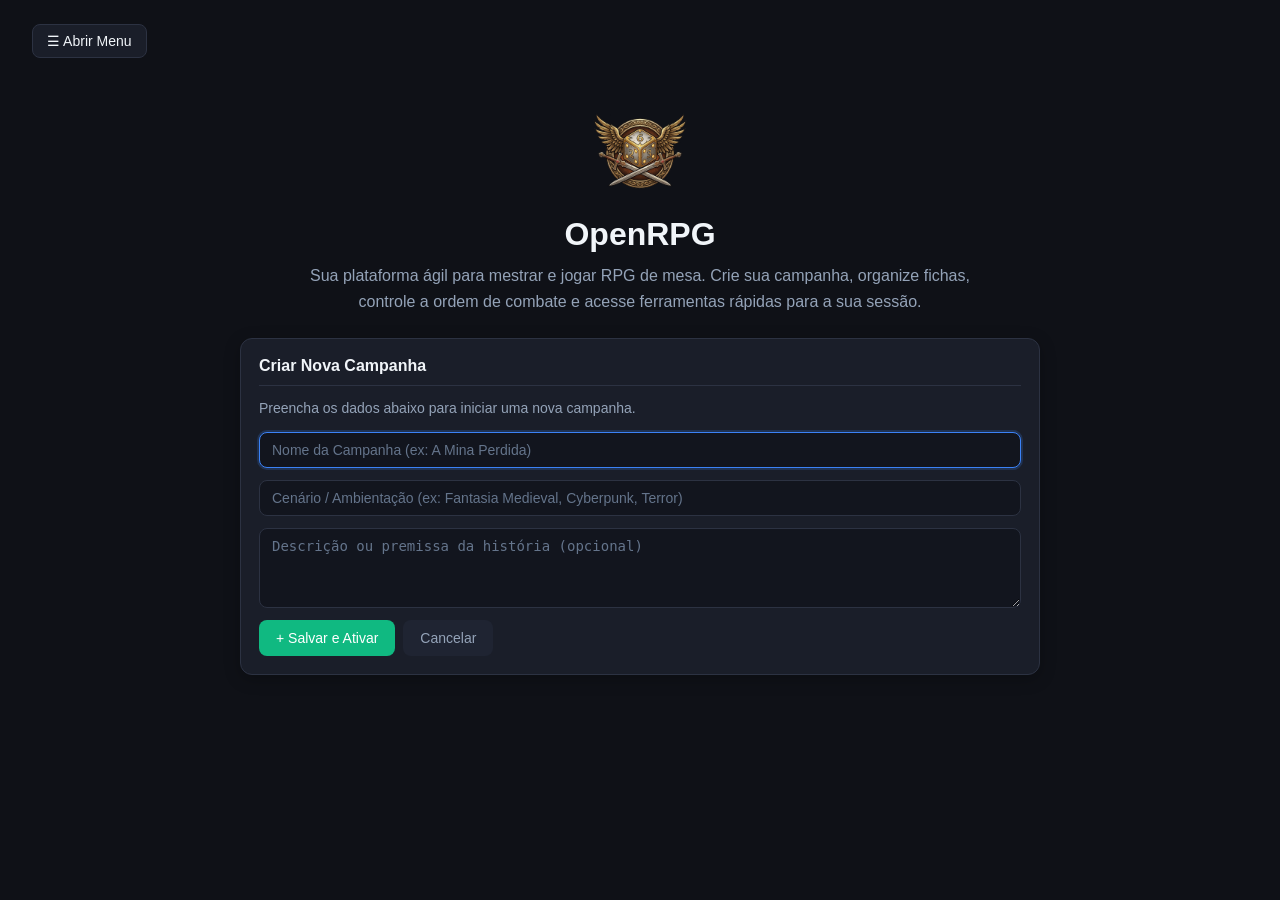
==== index.html @ ed793be1 "First project upload with past additions, current additions are as follows: -Home page with session " ====
<!DOCTYPE html>
<html lang="pt-BR">
<head>
  <meta charset="UTF-8">
  <meta name="viewport" content="width=device-width, initial-scale=1.0">
  <title>OpenRPG - Início</title>
  <link rel="stylesheet" href="style.css">
</head>
<body>
  <div class="app-container">
    
    <!-- Sidebar -->
    <aside id="sidebar" class="sidebar collapsed">
      <div class="brand">
        <button class="btn-toggle-sidebar" onclick="toggleSidebar()" title="Recolher menu lateral">◀</button>
        <img src="img/icon.webp" alt="OpenRPG" class="brand-icon">
        <h1>OpenRPG</h1>
        <div id="sidebar-campanha" class="sidebar-campaign-info"></div>
      </div>
      <nav class="nav-menu">
        <a id="btn-tab-home" class="nav-btn active" href="index.html">
          🏠 Início
        </a>
        <a id="btn-tab-sessao" class="nav-btn" href="combate.html">
          ⚔️ Sessão / Combate
        </a>
        <a id="btn-tab-mestre" class="nav-btn" href="mestre.html">
          👑 Painel do Mestre
        </a>
      </nav>
    </aside>

    <!-- Main Content -->
    <main class="main-content">
      <button class="btn-open-sidebar" onclick="toggleSidebar()">
        ☰ Abrir Menu
      </button>

      <!-- Hero Section -->
      <section class="home-hero">
        <img src="img/icon.webp" alt="OpenRPG" class="home-logo">
        <h1>OpenRPG</h1>
        <p class="home-description">
          Sua plataforma ágil para mestrar e jogar RPG de mesa. Crie sua campanha, organize fichas, controle a ordem de combate e acesse ferramentas rápidas para a sua sessão.
        </p>
      </section>

      <!-- Campaign Management Area -->
      <section class="section-container" style="max-width: 800px; margin: 0 auto; display: flex; flex-direction: column; gap: 20px;">
        
        <!-- Active Campaign Card (shown when there is an active campaign) -->
        <div id="active-campaign-panel" class="panel" style="display: none; margin-bottom: 0;">
          <div class="panel-title">🎲 Campanha Ativa</div>
          <div class="campaign-active-box">
            <div>
              <h3 id="display-camp-nome" style="font-size: 18px; margin-bottom: 4px;"></h3>
              <p id="display-camp-cenario" style="color: var(--accent); font-size: 13px; font-weight: 500;"></p>
              <p id="display-camp-desc" style="color: var(--text-muted); font-size: 13px; margin-top: 6px;"></p>
            </div>
            <button onclick="editarCampanhaAtiva()" class="btn-copy">✏️ Editar Campanha</button>
          </div>

          <!-- Unlocked Functions -->
          <div class="action-card-grid">
            <a href="combate.html" class="action-card">
              <h3>⚔️ Sessão & Combate</h3>
              <p>Gerencie iniciativa, pontos de vida, dor e munições dos personagens em combate.</p>
            </a>
            <a href="mestre.html" class="action-card">
              <h3>👑 Painel do Mestre</h3>
              <p>Organize jogadores da mesa, use o rolador de dados e faça anotações de sessão.</p>
            </a>
          </div>
        </div>

        <!-- List of All Created Campaigns (shown below active campaign) -->
        <div id="campaigns-list-panel" class="panel" style="margin-bottom: 0;">
          <div class="panel-title" style="display: flex; justify-content: space-between; align-items: center;">
            <span>📚 Todas as Suas Campanhas</span>
            <button onclick="abrirFormularioCriar()" class="btn-success" style="padding: 5px 12px; font-size: 13px;">+ Nova Campanha</button>
          </div>
          <div id="saved-campaigns-list" class="player-list"></div>
        </div>

        <!-- Create/Edit Campaign Form -->
        <div id="create-campaign-panel" class="panel" style="display: none; margin-bottom: 0;">
          <div id="form-camp-title" class="panel-title">✨ Criar Nova Campanha</div>
          <p id="form-camp-desc" style="color: var(--text-muted); font-size: 14px; margin-bottom: 16px;">
            Preencha os dados abaixo para iniciar uma nova campanha e isolar suas fichas, combates e notas.
          </p>
          <div style="display: flex; flex-direction: column; gap: 12px;">
            <input id="camp-nome" placeholder="Nome da Campanha (ex: A Mina Perdida)">
            <input id="camp-cenario" placeholder="Cenário / Ambientação (ex: Fantasia Medieval, Cyberpunk, Terror)">
            <textarea id="camp-desc" placeholder="Descrição ou premissa da história (opcional)" style="height: 80px; resize: vertical;"></textarea>
            <div style="display: flex; gap: 8px;">
              <button id="btn-salvar-camp" onclick="salvarCampanha()" class="btn-success">+ Salvar e Ativar</button>
              <button onclick="fecharFormulario()" style="background: var(--bg-card); color: var(--text-muted);">Cancelar</button>
            </div>
          </div>
        </div>

      </section>

    </main>
  </div>

  <script>
    // State
    let campanhas = JSON.parse(localStorage.getItem('openrpg_campanhas') || '[]');
    let campanhaAtiva = JSON.parse(localStorage.getItem('openrpg_campanha_ativa') || 'null');
    let editandoId = null;

    function toggleSidebar() {
      const sidebar = document.getElementById('sidebar');
      const isCollapsed = sidebar.classList.toggle('collapsed');
      localStorage.setItem('openrpg_sidebar_collapsed', isCollapsed);
    }

    function aplicarEstadoSidebar() {
      const saved = localStorage.getItem('openrpg_sidebar_collapsed');
      if (saved !== null) {
        document.getElementById('sidebar').classList.toggle('collapsed', saved === 'true');
      }
    }

    function abrirFormularioCriar() {
      editandoId = null;
      document.getElementById('form-camp-title').innerText = 'Criar Nova Campanha';
      document.getElementById('form-camp-desc').innerText = 'Preencha os dados abaixo para iniciar uma nova campanha.';
      document.getElementById('btn-salvar-camp').innerText = '+ Salvar e Ativar';
      document.getElementById('camp-nome').value = '';
      document.getElementById('camp-cenario').value = '';
      document.getElementById('camp-desc').value = '';
      document.getElementById('create-campaign-panel').style.display = 'block';
      document.getElementById('camp-nome').focus();
    }

    function editarCampanhaAtiva() {
      if (!campanhaAtiva) return;
      editandoId = campanhaAtiva.id;
      document.getElementById('form-camp-title').innerText = '✏️ Editar Campanha';
      document.getElementById('form-camp-desc').innerText = 'Modifique os detalhes da campanha ativa.';
      document.getElementById('btn-salvar-camp').innerText = 'Salvar Alterações';
      document.getElementById('camp-nome').value = campanhaAtiva.nome;
      document.getElementById('camp-cenario').value = campanhaAtiva.cenario;
      document.getElementById('camp-desc').value = campanhaAtiva.desc || '';
      document.getElementById('create-campaign-panel').style.display = 'block';
      document.getElementById('camp-nome').focus();
    }

    function fecharFormulario() {
      editandoId = null;
      document.getElementById('create-campaign-panel').style.display = 'none';
    }

    function salvarDados() {
      localStorage.setItem('openrpg_campanhas', JSON.stringify(campanhas));
      localStorage.setItem('openrpg_campanha_ativa', JSON.stringify(campanhaAtiva));
    }

    function carregarCampanhaSidebar() {
      const el = document.getElementById('sidebar-campanha');
      if (campanhaAtiva && campanhaAtiva.nome) {
        el.innerHTML = `<span class="camp-tag">🎲 ${campanhaAtiva.nome}</span>`;
      } else {
        el.innerHTML = `<span class="camp-tag" style="border-color: var(--danger); color: var(--danger);">⚠️ Nenhuma Campanha</span>`;
      }
    }

    function salvarCampanha() {
      const nome = document.getElementById('camp-nome').value.trim();
      const cenario = document.getElementById('camp-cenario').value.trim() || 'Geral';
      const desc = document.getElementById('camp-desc').value.trim();

      if (!nome) return;

      if (editandoId) {
        const index = campanhas.findIndex(c => c.id === editandoId);
        if (index !== -1) {
          campanhas[index].nome = nome;
          campanhas[index].cenario = cenario;
          campanhas[index].desc = desc;
          campanhaAtiva = campanhas[index];
        }
      } else {
        const novaCampanha = { id: Date.now(), nome, cenario, desc };
        campanhas.push(novaCampanha);
        campanhaAtiva = novaCampanha;
      }

      salvarDados();
      fecharFormulario();
      render();
    }

    function selecionarCampanha(id) {
      const camp = campanhas.find(c => c.id === id);
      if (camp) {
        campanhaAtiva = camp;
        salvarDados();
        render();
      }
    }

    function excluirCampanha(idParaExcluir) {
      const targetId = idParaExcluir || (campanhaAtiva ? campanhaAtiva.id : null);
      if (!targetId) return;

      localStorage.removeItem(`openrpg_personagens_${targetId}`);
      localStorage.removeItem(`openrpg_jogadores_${targetId}`);
      localStorage.removeItem(`openrpg_gm_notes_${targetId}`);

      campanhas = campanhas.filter(c => c.id !== targetId);
      if (campanhaAtiva && campanhaAtiva.id === targetId) {
        campanhaAtiva = campanhas.length > 0 ? campanhas[0] : null;
      }
      salvarDados();
      render();
    }

    function render() {
      carregarCampanhaSidebar();
      const activePanel = document.getElementById('active-campaign-panel');
      const createPanel = document.getElementById('create-campaign-panel');
      const listPanel = document.getElementById('campaigns-list-panel');
      const listEl = document.getElementById('saved-campaigns-list');

      if (campanhaAtiva) {
        activePanel.style.display = 'block';
        document.getElementById('display-camp-nome').innerText = campanhaAtiva.nome;
        document.getElementById('display-camp-cenario').innerText = `Cenário: ${campanhaAtiva.cenario}`;
        document.getElementById('display-camp-desc').innerText = campanhaAtiva.desc || '';
      } else {
        activePanel.style.display = 'none';
        // If no campaign exists, show creation form automatically
        abrirFormularioCriar();
      }

      if (campanhas.length === 0) {
        listPanel.style.display = 'none';
      } else {
        listPanel.style.display = 'block';
        listEl.innerHTML = campanhas.map(c => {
          const isAtiva = campanhaAtiva && campanhaAtiva.id === c.id;
          return `
            <div class="player-item" style="${isAtiva ? 'border-color: var(--accent); background: rgba(59, 130, 246, 0.08);' : ''}">
              <div class="player-info">
                <strong>${c.nome} ${isAtiva ? '<span style="color: var(--accent); font-size: 12px; margin-left: 6px;"> (Ativa)</span>' : ''}</strong>
                <span>${c.cenario}${c.desc ? ' • ' + c.desc : ''}</span>
              </div>
              <div style="display:flex; gap: 8px; align-items: center;">
                ${isAtiva ? '' : `<button class="btn-copy" onclick="selecionarCampanha(${c.id})">Trocar</button>`}
                <button class="btn-danger" onclick="excluirCampanha(${c.id})" title="Excluir campanha">✕</button>
              </div>
            </div>
          `;
        }).join('');
      }
    }

    window.onload = function() {
      aplicarEstadoSidebar();
      render();
    };
  </script>
</body>
</html>
---- style.css ----
:root {
    --bg-app: #0f1117;
    --bg-sidebar: #161922;
    --bg-panel: #1a1e29;
    --bg-card: #1f2432;
    --bg-input: #12151e;
    --border-color: #2c3242;
    --border-focus: #3b82f6;
    --text-main: #f1f5f9;
    --text-muted: #94a3b8;
    --text-subtle: #64748b;
    --accent: #3b82f6;
    --accent-hover: #2563eb;
    --btn-text: #ffffff;
    --danger: #ef4444;
    --danger-hover: #dc2626;
    --success: #10b981;
    --success-hover: #059669;
    --info: #6366f1;
    --info-hover: #4f46e5;
    --radius-sm: 6px;
    --radius-md: 8px;
    --radius-lg: 12px;
    --shadow: 0 4px 16px rgba(0, 0, 0, 0.25);
}

* {
    margin: 0;
    padding: 0;
    box-sizing: border-box;
}

body {
    font-family: -apple-system, BlinkMacSystemFont, "Segoe UI", Roboto, "Helvetica Neue", Arial, sans-serif;
    background-color: var(--bg-app);
    color: var(--text-main);
    min-height: 100vh;
}

/* App Container */
.app-container {
    display: flex;
    min-height: 100vh;
}

.sidebar {
    width: 250px;
    background: var(--bg-sidebar);
    border-right: 1px solid var(--border-color);
    padding: 20px 16px;
    display: flex;
    flex-direction: column;
    gap: 20px;
    flex-shrink: 0;
    transition: margin-left .25s ease, opacity .2s ease;
}

.sidebar.collapsed {
    margin-left: -250px;
    opacity: 0;
    pointer-events: none;
}

/* Brand */
.brand {
    text-align: center;
    position: relative;
}

.brand-icon {
    width: 64px;
    height: 64px;
    margin: 0 auto 10px;
    object-fit: contain;
}

.brand h1 {
    font-size: 20px;
    color: var(--text-main);
    font-weight: 600;
}

.btn-toggle-sidebar {
    position: absolute;
    top: 0;
    right: 0;
    background: var(--bg-card);
    border: 1px solid var(--border-color);
    color: var(--text-muted);
    padding: 4px 8px;
    font-size: 13px;
    cursor: pointer;
    border-radius: var(--radius-sm);
}

/* Nav */
.nav-menu {
    display: flex;
    flex-direction: column;
    gap: 8px;
}

.nav-btn {
    width: 100%;
    padding: 10px 14px;
    background: transparent;
    border: 1px solid transparent;
    border-radius: var(--radius-md);
    color: var(--text-muted);
    font-size: 14px;
    font-weight: 500;
    font-family: inherit;
    text-decoration: none;
    cursor: pointer;
    text-align: left;
    transition: background-color .15s, color .15s, border-color .15s;
    display: flex;
    align-items: center;
    gap: 10px;
}

.nav-btn:hover {
    background: var(--bg-card);
    color: var(--text-main);
}

.nav-btn.active {
    background: var(--accent);
    color: var(--btn-text);
    border-color: var(--accent);
}

/* Main */
.main-content {
    flex: 1;
    padding: 24px 32px;
    max-width: 1300px;
    margin: 0 auto;
    width: 100%;
}

.btn-open-sidebar {
    display: none;
    margin-bottom: 16px;
    background: var(--bg-panel);
    border: 1px solid var(--border-color);
    color: var(--text-main);
    padding: 8px 14px;
    border-radius: var(--radius-md);
    font-size: 14px;
    cursor: pointer;
}

.sidebar.collapsed ~ .main-content .btn-open-sidebar {
    display: inline-flex;
    align-items: center;
    gap: 6px;
}

.tab-content {
    display: none;
}

.tab-content.active {
    display: block;
}

/* Section Header */
.section-header {
    margin-bottom: 24px;
}

.section-header h2 {
    color: var(--text-main);
    font-size: 24px;
    font-weight: 600;
    margin-bottom: 6px;
}

.section-header p {
    color: var(--text-muted);
    font-size: 14px;
}

/* Panel */
.panel {
    background: var(--bg-panel);
    border: 1px solid var(--border-color);
    border-radius: var(--radius-lg);
    padding: 18px;
    box-shadow: var(--shadow);
    margin-bottom: 24px;
}

.panel-title {
    color: var(--text-main);
    font-size: 16px;
    font-weight: 600;
    margin-bottom: 14px;
    border-bottom: 1px solid var(--border-color);
    padding-bottom: 10px;
}

/* Forms & Inputs */
.form-grid {
    display: flex;
    flex-wrap: wrap;
    gap: 10px;
    align-items: center;
}

.form-grid input {
    flex: 1 1 160px;
    min-width: 140px;
}

input, textarea {
    background: var(--bg-input);
    border: 1px solid var(--border-color);
    color: var(--text-main);
    border-radius: var(--radius-md);
    padding: 9px 12px;
    font-size: 14px;
    outline: none;
    transition: border-color .15s, box-shadow .15s;
}

input:focus, textarea:focus {
    border-color: var(--border-focus);
    box-shadow: 0 0 0 2px rgba(59, 130, 246, 0.2);
}

input::placeholder, textarea::placeholder {
    color: var(--text-subtle);
}

/* Buttons */
button {
    padding: 9px 16px;
    background: var(--accent);
    color: var(--btn-text);
    border: 1px solid transparent;
    border-radius: var(--radius-md);
    cursor: pointer;
    font-weight: 500;
    font-size: 14px;
    transition: background-color .15s, transform .1s;
}

button:hover {
    background: var(--accent-hover);
}

.btn-danger {
    background: var(--danger);
}
.btn-danger:hover {
    background: var(--danger-hover);
}

.btn-success {
    background: var(--success);
}
.btn-success:hover {
    background: var(--success-hover);
}

.btn-copy {
    background: var(--info);
}
.btn-copy:hover {
    background: var(--info-hover);
}

/* Character List */
#lista {
    display: flex;
    flex-direction: column;
    gap: 16px;
}

.char-card {
    background: var(--bg-panel);
    border: 1px solid var(--border-color);
    border-radius: var(--radius-lg);
    padding: 16px;
    box-shadow: var(--shadow);
    display: flex;
    flex-direction: column;
    gap: 14px;
}

.char-header {
    display: grid;
    grid-template-columns: 2fr 1fr 1fr 1fr 1fr auto;
    gap: 10px;
    align-items: center;
}

.char-header > input:first-child {
    font-weight: 600;
    font-size: 15px;
}

.stat-box {
    display: flex;
    align-items: center;
    gap: 6px;
    font-size: 13px;
    font-weight: 500;
    color: var(--text-muted);
}

.stat-box input {
    width: 100%;
    text-align: center;
}

.char-actions {
    display: flex;
    gap: 8px;
}

.weapons-grid {
    display: grid;
    grid-template-columns: repeat(3, 1fr);
    gap: 10px;
    border-top: 1px solid var(--border-color);
    padding-top: 12px;
}

.weapon-box {
    background: var(--bg-card);
    border: 1px solid var(--border-color);
    border-radius: var(--radius-md);
    padding: 10px;
    display: flex;
    flex-direction: column;
    gap: 8px;
}

.weapon-box input {
    width: 100%;
}

.weapon-stat-row {
    display: grid;
    grid-template-columns: 70px 1fr;
    gap: 6px;
    align-items: center;
    font-size: 12px;
    color: var(--text-muted);
}

/* Master Panel */
.mestre-grid {
    display: grid;
    grid-template-columns: 1fr 1fr;
    gap: 20px;
}

.gm-notes {
    width: 100%;
    height: 220px;
    resize: vertical;
    line-height: 1.5;
}

.dice-roller {
    display: flex;
    flex-wrap: wrap;
    gap: 8px;
    margin-bottom: 12px;
}

.dice-btn {
    flex: 1 1 60px;
    padding: 10px;
    font-size: 14px;
    background: var(--bg-card);
    border: 1px solid var(--border-color);
    color: var(--text-main);
}

.dice-btn:hover {
    background: var(--accent);
    color: var(--btn-text);
}

.dice-result {
    font-size: 16px;
    font-weight: 600;
    color: var(--text-main);
    padding: 12px;
    background: var(--bg-card);
    border: 1px solid var(--border-color);
    border-radius: var(--radius-md);
    text-align: center;
    min-height: 46px;
}

.player-list {
    display: flex;
    flex-direction: column;
    gap: 10px;
    margin-top: 14px;
}

.player-item {
    background: var(--bg-card);
    border: 1px solid var(--border-color);
    border-radius: var(--radius-md);
    padding: 10px 14px;
    display: flex;
    justify-content: space-between;
    align-items: center;
}

.player-info {
    display: flex;
    flex-direction: column;
    gap: 2px;
}

.player-info strong {
    color: var(--text-main);
    font-size: 14px;
}

.player-info span {
    font-size: 12px;
    color: var(--text-muted);
}

.empty-message {
    color: var(--text-subtle);
    font-style: italic;
    font-size: 13px;
}

/* Campaign & Home styles */
.sidebar-campaign-info {
    margin-top: 8px;
}

.camp-tag {
    display: inline-block;
    background: rgba(59, 130, 246, 0.15);
    border: 1px solid var(--accent);
    color: var(--accent);
    font-size: 11px;
    font-weight: 600;
    padding: 3px 8px;
    border-radius: 20px;
    max-width: 100%;
    overflow: hidden;
    text-overflow: ellipsis;
    white-space: nowrap;
}

.home-hero {
    text-align: center;
    padding: 30px 16px 24px;
    max-width: 700px;
    margin: 0 auto;
}

.home-logo {
    width: 96px;
    height: 96px;
    object-fit: contain;
    margin-bottom: 12px;
}

.home-hero h1 {
    font-size: 32px;
    font-weight: 700;
    color: var(--text-main);
    margin-bottom: 10px;
}

.home-description {
    font-size: 16px;
    line-height: 1.6;
    color: var(--text-muted);
}

.action-card-grid {
    display: grid;
    grid-template-columns: repeat(auto-fit, minmax(260px, 1fr));
    gap: 16px;
    margin-top: 20px;
}

.action-card {
    background: var(--bg-card);
    border: 1px solid var(--border-color);
    border-radius: var(--radius-md);
    padding: 20px;
    text-decoration: none;
    color: var(--text-main);
    display: flex;
    flex-direction: column;
    gap: 8px;
    transition: transform .15s, border-color .15s;
}

.action-card:hover {
    transform: translateY(-2px);
    border-color: var(--accent);
}

.action-card h3 {
    font-size: 18px;
    display: flex;
    align-items: center;
    gap: 8px;
}

.action-card p {
    font-size: 13px;
    color: var(--text-muted);
    line-height: 1.4;
}

.campaign-active-box {
    background: var(--bg-card);
    border-left: 4px solid var(--accent);
    border-radius: var(--radius-md);
    padding: 16px;
    display: flex;
    justify-content: space-between;
    align-items: center;
    flex-wrap: wrap;
    gap: 12px;
}

/* Responsive */
@media (max-width: 900px) {
    .app-container {
        flex-direction: column;
    }
    .sidebar {
        width: 100%;
        border-right: none;
        border-bottom: 1px solid var(--border-color);
    }
    .sidebar.collapsed {
        margin-left: 0;
        display: none;
    }
    .nav-menu {
        flex-direction: row;
        flex-wrap: wrap;
    }
    .nav-btn {
        flex: 1 1 160px;
    }
    .mestre-grid {
        grid-template-columns: 1fr;
    }
    .char-header {
        grid-template-columns: 1fr 1fr;
    }
    .weapons-grid {
        grid-template-columns: 1fr;
    }
}
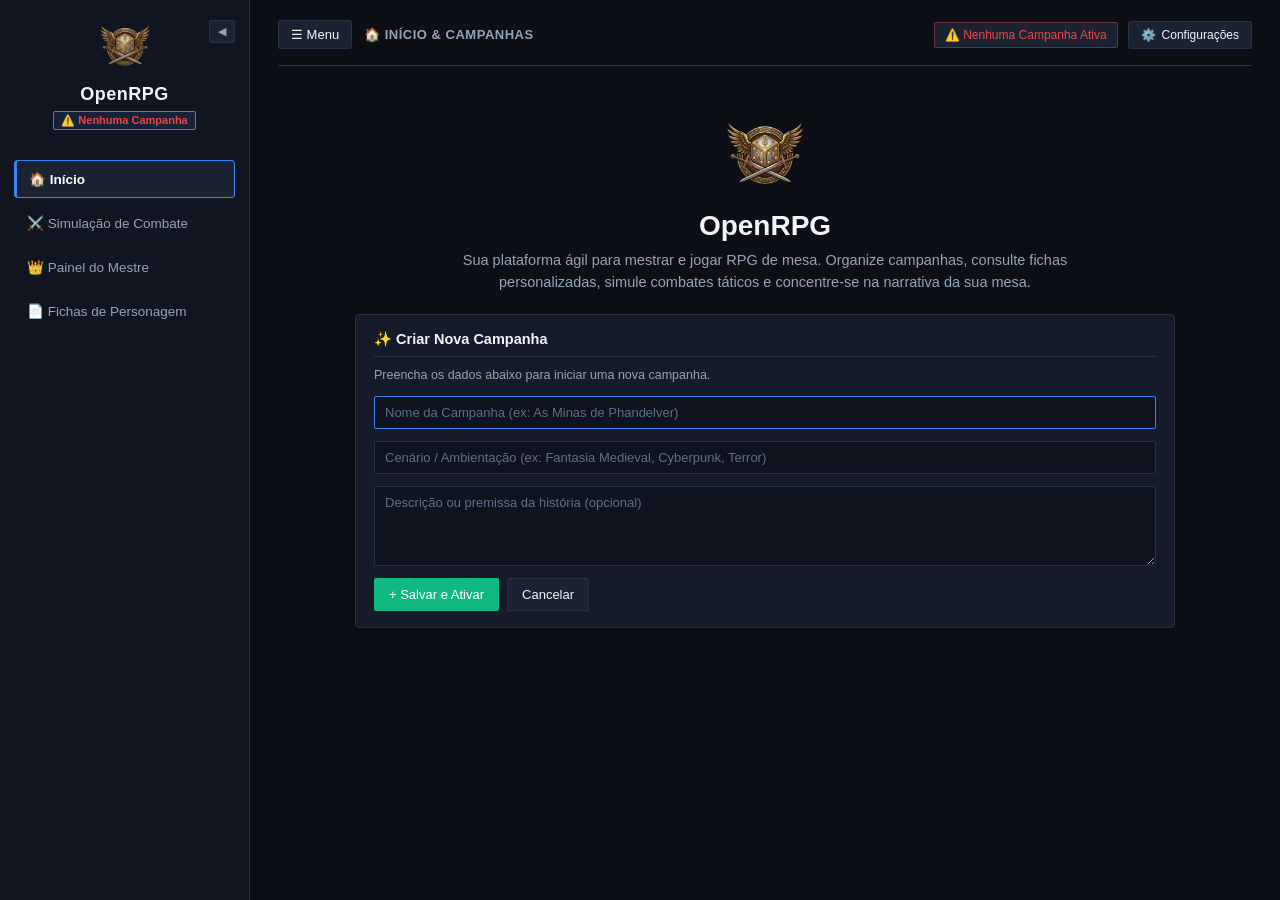
==== commit 6f5577e4: "Massive website rework: -Reworked how the combat works and improved it's visual style -Quality of li" ====
--- a/index.html
+++ b/index.html
@@ -10,7 +10,7 @@
   <div class="app-container">
     
     <!-- Sidebar -->
-    <aside id="sidebar" class="sidebar collapsed">
+    <aside id="sidebar" class="sidebar">
       <div class="brand">
         <button class="btn-toggle-sidebar" onclick="toggleSidebar()" title="Recolher menu lateral">◀</button>
         <img src="img/icon.webp" alt="OpenRPG" class="brand-icon">
@@ -22,62 +22,85 @@
           🏠 Início
         </a>
         <a id="btn-tab-sessao" class="nav-btn" href="combate.html">
-          ⚔️ Sessão / Combate
+          ⚔️ Simulação de Combate
         </a>
         <a id="btn-tab-mestre" class="nav-btn" href="mestre.html">
           👑 Painel do Mestre
         </a>
+        <a id="btn-tab-fichas" class="nav-btn" href="fichas.html">
+          📄 Fichas de Personagem
+        </a>
       </nav>
     </aside>
+    <div id="sidebar-backdrop" class="sidebar-backdrop" onclick="toggleSidebar()"></div>
 
     <!-- Main Content -->
     <main class="main-content">
-      <button class="btn-open-sidebar" onclick="toggleSidebar()">
-        ☰ Abrir Menu
-      </button>
+      
+      <!-- Top Bar -->
+      <header class="top-nav-bar">
+        <div class="top-nav-left">
+          <button class="btn-sidebar-toggle" onclick="toggleSidebar()" title="Abrir ou fechar menu lateral">
+            ☰ Menu
+          </button>
+          <div class="top-page-badge">
+            🏠 Início & Campanhas
+          </div>
+        </div>
+        <div class="top-nav-right">
+          <div id="top-camp-indicator" class="top-camp-pill" style="display: none;"></div>
+          <button class="btn-settings" onclick="abrirConfiguracoes()" title="Configurações do sistema">
+            ⚙️ <span class="btn-settings-text">Configurações</span>
+          </button>
+        </div>
+      </header>
 
       <!-- Hero Section -->
       <section class="home-hero">
         <img src="img/icon.webp" alt="OpenRPG" class="home-logo">
         <h1>OpenRPG</h1>
         <p class="home-description">
-          Sua plataforma ágil para mestrar e jogar RPG de mesa. Crie sua campanha, organize fichas, controle a ordem de combate e acesse ferramentas rápidas para a sua sessão.
+          Sua plataforma ágil para mestrar e jogar RPG de mesa. Organize campanhas, consulte fichas personalizadas, simule combates táticos e concentre-se na narrativa da sua mesa.
         </p>
       </section>
 
       <!-- Campaign Management Area -->
-      <section class="section-container" style="max-width: 800px; margin: 0 auto; display: flex; flex-direction: column; gap: 20px;">
+      <section class="section-container" style="max-width: 820px; margin: 0 auto; display: flex; flex-direction: column; gap: 20px;">
         
-        <!-- Active Campaign Card (shown when there is an active campaign) -->
+        <!-- Active Campaign Card -->
         <div id="active-campaign-panel" class="panel" style="display: none; margin-bottom: 0;">
           <div class="panel-title">🎲 Campanha Ativa</div>
           <div class="campaign-active-box">
             <div>
-              <h3 id="display-camp-nome" style="font-size: 18px; margin-bottom: 4px;"></h3>
-              <p id="display-camp-cenario" style="color: var(--accent); font-size: 13px; font-weight: 500;"></p>
+              <h3 id="display-camp-nome" style="font-size: 18px; margin-bottom: 4px; color: var(--text-main);"></h3>
+              <p id="display-camp-cenario" style="color: var(--accent); font-size: 13px; font-weight: 600;"></p>
               <p id="display-camp-desc" style="color: var(--text-muted); font-size: 13px; margin-top: 6px;"></p>
             </div>
             <button onclick="editarCampanhaAtiva()" class="btn-copy">✏️ Editar Campanha</button>
           </div>
 
-          <!-- Unlocked Functions -->
+          <!-- Quick Navigation Actions -->
           <div class="action-card-grid">
             <a href="combate.html" class="action-card">
-              <h3>⚔️ Sessão & Combate</h3>
-              <p>Gerencie iniciativa, pontos de vida, dor e munições dos personagens em combate.</p>
+              <h3>⚔️ Simulação de Combate</h3>
+              <p>Simule e teste encontros da sessão com controle ágil de iniciativa, HP, dor e munição.</p>
             </a>
             <a href="mestre.html" class="action-card">
               <h3>👑 Painel do Mestre</h3>
-              <p>Organize jogadores da mesa, use o rolador de dados e faça anotações de sessão.</p>
+              <p>Cadastre os jogadores da mesa, use o rolador de dados poliédricos e faça anotações rápidas.</p>
             </a>
-          </div>
-        </div>
-
-        <!-- List of All Created Campaigns (shown below active campaign) -->
+            <a href="fichas.html" class="action-card">
+              <h3>📄 Fichas de Personagem</h3>
+              <p>Defina parâmetros customizados e preencha os atributos vitais e vida dos personagens.</p>
+            </a>
+          </div>
+        </div>
+
+        <!-- List of All Created Campaigns -->
         <div id="campaigns-list-panel" class="panel" style="margin-bottom: 0;">
           <div class="panel-title" style="display: flex; justify-content: space-between; align-items: center;">
-            <span>📚 Todas as Suas Campanhas</span>
-            <button onclick="abrirFormularioCriar()" class="btn-success" style="padding: 5px 12px; font-size: 13px;">+ Nova Campanha</button>
+            <span>📚 Suas Campanhas</span>
+            <button onclick="abrirFormularioCriar()" class="btn-success" style="padding: 6px 14px; font-size: 13px;">+ Nova Campanha</button>
           </div>
           <div id="saved-campaigns-list" class="player-list"></div>
         </div>
@@ -85,16 +108,16 @@
         <!-- Create/Edit Campaign Form -->
         <div id="create-campaign-panel" class="panel" style="display: none; margin-bottom: 0;">
           <div id="form-camp-title" class="panel-title">✨ Criar Nova Campanha</div>
-          <p id="form-camp-desc" style="color: var(--text-muted); font-size: 14px; margin-bottom: 16px;">
-            Preencha os dados abaixo para iniciar uma nova campanha e isolar suas fichas, combates e notas.
+          <p id="form-camp-desc" class="panel-subtitle">
+            Preencha os dados abaixo para iniciar uma nova campanha e isolar suas fichas, simulações e notas.
           </p>
           <div style="display: flex; flex-direction: column; gap: 12px;">
-            <input id="camp-nome" placeholder="Nome da Campanha (ex: A Mina Perdida)">
+            <input id="camp-nome" placeholder="Nome da Campanha (ex: As Minas de Phandelver)">
             <input id="camp-cenario" placeholder="Cenário / Ambientação (ex: Fantasia Medieval, Cyberpunk, Terror)">
             <textarea id="camp-desc" placeholder="Descrição ou premissa da história (opcional)" style="height: 80px; resize: vertical;"></textarea>
             <div style="display: flex; gap: 8px;">
               <button id="btn-salvar-camp" onclick="salvarCampanha()" class="btn-success">+ Salvar e Ativar</button>
-              <button onclick="fecharFormulario()" style="background: var(--bg-card); color: var(--text-muted);">Cancelar</button>
+              <button onclick="fecharFormulario()" class="btn-secondary">Cancelar</button>
             </div>
           </div>
         </div>
@@ -102,6 +125,122 @@
       </section>
 
     </main>
+  </div>
+
+  <!-- Modal de Configurações -->
+  <div id="settings-modal" class="modal-overlay" onclick="fecharConfiguracoesPorFora(event)">
+    <div class="modal-container">
+      <div class="modal-header">
+        <h3>⚙️ Configurações</h3>
+        <button class="btn-close-modal" onclick="fecharConfiguracoes()">✕</button>
+      </div>
+      <div class="modal-body">
+        
+        <!-- Opção 1: Tema -->
+        <div class="settings-section">
+          <div class="settings-section-head">
+            <span class="settings-section-title">🎨 Tema Visual</span>
+            <span class="settings-badge">Em breve</span>
+          </div>
+          <p class="settings-desc">Personalização da paleta visual da interface para diferentes cenários de jogo.</p>
+          <div class="theme-preview-grid">
+            <div class="theme-card-option current">
+              <strong>🌑 Dark Obsidian</strong>
+              <span>Tema escuro focado em contraste e clareza (Ativo)</span>
+            </div>
+            <div class="theme-card-option">
+              <strong>📜 Pergaminho Fantasia</strong>
+              <span>Tons terrosos e estética de tomo medieval</span>
+            </div>
+            <div class="theme-card-option">
+              <strong>🌆 Cyberpunk Night</strong>
+              <span>Tons de azul profundo e detalhes ciberpunk</span>
+            </div>
+            <div class="theme-card-option">
+              <strong>⚔️ Grimdark Monocromo</strong>
+              <span>Cinza e grafite com alto foco funcional</span>
+            </div>
+          </div>
+        </div>
+
+        <!-- Opção 2: Acessibilidade -->
+        <div class="settings-section">
+          <div class="settings-section-head">
+            <span class="settings-section-title">♿ Opções de Acessibilidade</span>
+            <span class="settings-badge planned">Planejado</span>
+          </div>
+          <p class="settings-desc">Recursos pensados para tornar a experiência de mestrar e jogar mais inclusiva e acessível:</p>
+          <div class="a11y-list">
+            <div class="a11y-item">
+              <div class="a11y-item-info">
+                <strong>🔠 Ajuste da Escala de Texto</strong>
+                <span>Amplie o tamanho das fontes (Normal, Médio, Grande) para leitura confortável na mesa</span>
+              </div>
+              <span class="a11y-tag">Previsto</span>
+            </div>
+            <div class="a11y-item">
+              <div class="a11y-item-info">
+                <strong>👁️ Modo de Alto Contraste</strong>
+                <span>Realce de bordas e tipografia reforçada para pessoas com baixa visão</span>
+              </div>
+              <span class="a11y-tag">Previsto</span>
+            </div>
+            <div class="a11y-item">
+              <div class="a11y-item-info">
+                <strong>📖 Fonte Especial para Dislexia</strong>
+                <span>Alternar para a tipografia OpenDyslexic / Lexend facilitando a leitura rápida</span>
+              </div>
+              <span class="a11y-tag">Previsto</span>
+            </div>
+            <div class="a11y-item">
+              <div class="a11y-item-info">
+                <strong>🛑 Redução de Animações</strong>
+                <span>Desativa transições bruscas de acordo com a preferência do sistema operacional</span>
+              </div>
+              <span class="a11y-tag">Previsto</span>
+            </div>
+            <div class="a11y-item">
+              <div class="a11y-item-info">
+                <strong>🔊 Feedback Sonoro de Dados</strong>
+                <span>Sons discretos ao rolar e anúncio do resultado para leitores de tela</span>
+              </div>
+              <span class="a11y-tag">Previsto</span>
+            </div>
+            <div class="a11y-item">
+              <div class="a11y-item-info">
+                <strong>⌨️ Atalhos Rápidos de Teclado</strong>
+                <span>Navegação sem mouse para turnos, rolagem e gerenciamento de combate</span>
+              </div>
+              <span class="a11y-tag">Previsto</span>
+            </div>
+          </div>
+        </div>
+
+        <!-- Opção 3: Exportar JSON -->
+        <div class="settings-section">
+          <div class="settings-section-head">
+            <span class="settings-section-title">💾 Backup da Campanha</span>
+            <span class="settings-badge">Em breve</span>
+          </div>
+          <p class="settings-desc">Exportação e importação de dados da campanha para portabilidade e segurança.</p>
+          <div class="export-box">
+            <div>
+              <strong style="font-size: 13px; color: var(--text-main);">Exportar JSON Geral da Campanha Ativa</strong>
+              <div style="font-size: 11px; color: var(--text-muted); margin-top: 2px;">
+                Gera um arquivo compacto com fichas, anotações e parâmetros salvos.
+              </div>
+            </div>
+            <button class="btn-secondary" style="opacity: 0.6; cursor: not-allowed;" title="Funcionalidade em desenvolvimento">
+              📥 Baixar JSON (Em breve)
+            </button>
+          </div>
+        </div>
+
+      </div>
+      <div class="modal-footer">
+        <button class="btn-secondary" onclick="fecharConfiguracoes()">Fechar</button>
+      </div>
+    </div>
   </div>
 
   <script>
@@ -110,22 +249,48 @@
     let campanhaAtiva = JSON.parse(localStorage.getItem('openrpg_campanha_ativa') || 'null');
     let editandoId = null;
 
+    function escapeHTML(texto) {
+      const div = document.createElement('div');
+      div.textContent = texto == null ? '' : String(texto);
+      return div.innerHTML;
+    }
+
     function toggleSidebar() {
       const sidebar = document.getElementById('sidebar');
+      const backdrop = document.getElementById('sidebar-backdrop');
+      if (!sidebar) return;
+
       const isCollapsed = sidebar.classList.toggle('collapsed');
-      localStorage.setItem('openrpg_sidebar_collapsed', isCollapsed);
+      if (backdrop) {
+        if (!isCollapsed && window.innerWidth <= 960) {
+          backdrop.classList.add('active');
+        } else {
+          backdrop.classList.remove('active');
+        }
+      }
+      localStorage.setItem('openrpg_sidebar_collapsed', isCollapsed ? 'true' : 'false');
     }
 
     function aplicarEstadoSidebar() {
+      const sidebar = document.getElementById('sidebar');
+      const backdrop = document.getElementById('sidebar-backdrop');
+      if (!sidebar) return;
+
       const saved = localStorage.getItem('openrpg_sidebar_collapsed');
       if (saved !== null) {
-        document.getElementById('sidebar').classList.toggle('collapsed', saved === 'true');
+        sidebar.classList.toggle('collapsed', saved === 'true');
+      } else {
+        const defaultCollapsed = window.innerWidth <= 960;
+        sidebar.classList.toggle('collapsed', defaultCollapsed);
+      }
+      if (backdrop) {
+        backdrop.classList.remove('active');
       }
     }
 
     function abrirFormularioCriar() {
       editandoId = null;
-      document.getElementById('form-camp-title').innerText = 'Criar Nova Campanha';
+      document.getElementById('form-camp-title').innerText = '✨ Criar Nova Campanha';
       document.getElementById('form-camp-desc').innerText = 'Preencha os dados abaixo para iniciar uma nova campanha.';
       document.getElementById('btn-salvar-camp').innerText = '+ Salvar e Ativar';
       document.getElementById('camp-nome').value = '';
@@ -159,11 +324,23 @@
     }
 
     function carregarCampanhaSidebar() {
-      const el = document.getElementById('sidebar-campanha');
+      const elSidebar = document.getElementById('sidebar-campanha');
+      const elTop = document.getElementById('top-camp-indicator');
+
       if (campanhaAtiva && campanhaAtiva.nome) {
-        el.innerHTML = `<span class="camp-tag">🎲 ${campanhaAtiva.nome}</span>`;
+        if (elSidebar) elSidebar.innerHTML = `<span class="camp-tag">🎲 ${escapeHTML(campanhaAtiva.nome)}</span>`;
+        if (elTop) {
+          elTop.style.display = 'inline-flex';
+          elTop.style.borderColor = 'var(--border-color)';
+          elTop.innerHTML = `🎲 ${escapeHTML(campanhaAtiva.nome)}`;
+        }
       } else {
-        el.innerHTML = `<span class="camp-tag" style="border-color: var(--danger); color: var(--danger);">⚠️ Nenhuma Campanha</span>`;
+        if (elSidebar) elSidebar.innerHTML = `<span class="camp-tag" style="border-color: var(--danger); color: var(--danger);">⚠️ Nenhuma Campanha</span>`;
+        if (elTop) {
+          elTop.style.display = 'inline-flex';
+          elTop.style.borderColor = 'rgba(239, 68, 68, 0.4)';
+          elTop.innerHTML = `<span style="color: var(--danger);">⚠️ Nenhuma Campanha Ativa</span>`;
+        }
       }
     }
 
@@ -172,7 +349,10 @@
       const cenario = document.getElementById('camp-cenario').value.trim() || 'Geral';
       const desc = document.getElementById('camp-desc').value.trim();
 
-      if (!nome) return;
+      if (!nome) {
+        alert('Por favor, informe o nome da campanha.');
+        return;
+      }
 
       if (editandoId) {
         const index = campanhas.findIndex(c => c.id === editandoId);
@@ -206,8 +386,11 @@
       const targetId = idParaExcluir || (campanhaAtiva ? campanhaAtiva.id : null);
       if (!targetId) return;
 
+      if (!confirm('Deseja realmente excluir esta campanha e todos os seus dados?')) return;
+
       localStorage.removeItem(`openrpg_personagens_${targetId}`);
-      localStorage.removeItem(`openrpg_jogadores_${targetId}`);
+      localStorage.removeItem(`openrpg_fichas_${targetId}`);
+      localStorage.removeItem(`openrpg_parametros_${targetId}`);
       localStorage.removeItem(`openrpg_gm_notes_${targetId}`);
 
       campanhas = campanhas.filter(c => c.id !== targetId);
@@ -221,7 +404,6 @@
     function render() {
       carregarCampanhaSidebar();
       const activePanel = document.getElementById('active-campaign-panel');
-      const createPanel = document.getElementById('create-campaign-panel');
       const listPanel = document.getElementById('campaigns-list-panel');
       const listEl = document.getElementById('saved-campaigns-list');
 
@@ -232,8 +414,9 @@
         document.getElementById('display-camp-desc').innerText = campanhaAtiva.desc || '';
       } else {
         activePanel.style.display = 'none';
-        // If no campaign exists, show creation form automatically
-        abrirFormularioCriar();
+        if (campanhas.length === 0) {
+          abrirFormularioCriar();
+        }
       }
 
       if (campanhas.length === 0) {
@@ -245,11 +428,11 @@
           return `
             <div class="player-item" style="${isAtiva ? 'border-color: var(--accent); background: rgba(59, 130, 246, 0.08);' : ''}">
               <div class="player-info">
-                <strong>${c.nome} ${isAtiva ? '<span style="color: var(--accent); font-size: 12px; margin-left: 6px;"> (Ativa)</span>' : ''}</strong>
-                <span>${c.cenario}${c.desc ? ' • ' + c.desc : ''}</span>
+                <strong>${escapeHTML(c.nome)} ${isAtiva ? '<span style="color: var(--accent); font-size: 12px; margin-left: 6px;">(Ativa)</span>' : ''}</strong>
+                <span>${escapeHTML(c.cenario)}${c.desc ? ' • ' + escapeHTML(c.desc) : ''}</span>
               </div>
               <div style="display:flex; gap: 8px; align-items: center;">
-                ${isAtiva ? '' : `<button class="btn-copy" onclick="selecionarCampanha(${c.id})">Trocar</button>`}
+                ${isAtiva ? '' : `<button class="btn-copy" onclick="selecionarCampanha(${c.id})">Selecionar</button>`}
                 <button class="btn-danger" onclick="excluirCampanha(${c.id})" title="Excluir campanha">✕</button>
               </div>
             </div>
@@ -257,6 +440,27 @@
         }).join('');
       }
     }
+
+    // Configurações Modal
+    function abrirConfiguracoes() {
+      document.getElementById('settings-modal').classList.add('active');
+    }
+
+    function fecharConfiguracoes() {
+      document.getElementById('settings-modal').classList.remove('active');
+    }
+
+    function fecharConfiguracoesPorFora(e) {
+      if (e.target.id === 'settings-modal') {
+        fecharConfiguracoes();
+      }
+    }
+
+    document.addEventListener('keydown', (e) => {
+      if (e.key === 'Escape') fecharConfiguracoes();
+    });
+
+    document.addEventListener('DOMContentLoaded', aplicarEstadoSidebar);
 
     window.onload = function() {
       aplicarEstadoSidebar();
--- a/style.css
+++ b/style.css
@@ -1,27 +1,43 @@
 :root {
-    --bg-app: #0f1117;
-    --bg-sidebar: #161922;
-    --bg-panel: #1a1e29;
-    --bg-card: #1f2432;
-    --bg-input: #12151e;
-    --border-color: #2c3242;
+    --bg-app: #0c0f16;
+    --bg-sidebar: #11151f;
+    --bg-panel: #151b28;
+    --bg-card: #1b2333;
+    --bg-card-hover: #202a3d;
+    --bg-input: #0e131d;
+    --border-color: #263145;
+    --border-hover: #374662;
     --border-focus: #3b82f6;
+    
     --text-main: #f1f5f9;
     --text-muted: #94a3b8;
-    --text-subtle: #64748b;
+    --text-subtle: #5f6f88;
+    
     --accent: #3b82f6;
     --accent-hover: #2563eb;
+    --accent-subtle: rgba(59, 130, 246, 0.12);
+    
+    --rpg-gold: #eab308;
+    --rpg-gold-subtle: rgba(234, 179, 8, 0.12);
+    
     --btn-text: #ffffff;
     --danger: #ef4444;
     --danger-hover: #dc2626;
+    --danger-subtle: rgba(239, 68, 68, 0.14);
+    
     --success: #10b981;
     --success-hover: #059669;
+    --success-subtle: rgba(16, 185, 129, 0.14);
+    
     --info: #6366f1;
     --info-hover: #4f46e5;
-    --radius-sm: 6px;
-    --radius-md: 8px;
-    --radius-lg: 12px;
-    --shadow: 0 4px 16px rgba(0, 0, 0, 0.25);
+    
+    /* Bordas mais retas e sólidas - sem cantos excessivamente redondos */
+    --radius-sm: 2px;
+    --radius-md: 4px;
+    --radius-lg: 6px;
+    --shadow-sm: 0 1px 3px rgba(0, 0, 0, 0.4);
+    --shadow: 0 4px 12px rgba(0, 0, 0, 0.5);
 }
 
 * {
@@ -35,6 +51,7 @@
     background-color: var(--bg-app);
     color: var(--text-main);
     min-height: 100vh;
+    -webkit-font-smoothing: antialiased;
 }
 
 /* App Container */
@@ -43,16 +60,18 @@
     min-height: 100vh;
 }
 
+/* Sidebar */
 .sidebar {
     width: 250px;
     background: var(--bg-sidebar);
     border-right: 1px solid var(--border-color);
-    padding: 20px 16px;
+    padding: 20px 14px;
     display: flex;
     flex-direction: column;
     gap: 20px;
     flex-shrink: 0;
-    transition: margin-left .25s ease, opacity .2s ease;
+    transition: margin-left .2s ease, opacity .15s ease;
+    z-index: 20;
 }
 
 .sidebar.collapsed {
@@ -65,19 +84,21 @@
 .brand {
     text-align: center;
     position: relative;
+    padding-bottom: 6px;
 }
 
 .brand-icon {
-    width: 64px;
-    height: 64px;
-    margin: 0 auto 10px;
+    width: 52px;
+    height: 52px;
+    margin: 0 auto 8px;
     object-fit: contain;
 }
 
 .brand h1 {
-    font-size: 20px;
-    color: var(--text-main);
-    font-weight: 600;
+    font-size: 18px;
+    color: var(--text-main);
+    font-weight: 700;
+    letter-spacing: 0.5px;
 }
 
 .btn-toggle-sidebar {
@@ -88,26 +109,31 @@
     border: 1px solid var(--border-color);
     color: var(--text-muted);
     padding: 4px 8px;
-    font-size: 13px;
+    font-size: 11px;
     cursor: pointer;
     border-radius: var(--radius-sm);
+}
+
+.btn-toggle-sidebar:hover {
+    background: var(--border-color);
+    color: var(--text-main);
 }
 
 /* Nav */
 .nav-menu {
     display: flex;
     flex-direction: column;
-    gap: 8px;
+    gap: 6px;
 }
 
 .nav-btn {
     width: 100%;
-    padding: 10px 14px;
+    padding: 10px 12px;
     background: transparent;
     border: 1px solid transparent;
     border-radius: var(--radius-md);
     color: var(--text-muted);
-    font-size: 14px;
+    font-size: 13.5px;
     font-weight: 500;
     font-family: inherit;
     text-decoration: none;
@@ -122,112 +148,216 @@
 .nav-btn:hover {
     background: var(--bg-card);
     color: var(--text-main);
+    border-color: var(--border-color);
 }
 
 .nav-btn.active {
-    background: var(--accent);
-    color: var(--btn-text);
+    background: var(--bg-card);
+    color: #ffffff;
     border-color: var(--accent);
-}
-
-/* Main */
+    border-left: 3px solid var(--accent);
+    font-weight: 600;
+}
+
+/* Top Navigation Bar */
+.top-nav-bar {
+    display: flex;
+    justify-content: space-between;
+    align-items: center;
+    padding-bottom: 16px;
+    margin-bottom: 20px;
+    border-bottom: 1px solid var(--border-color);
+    gap: 12px;
+    flex-wrap: wrap;
+}
+
+.top-nav-left {
+    display: flex;
+    align-items: center;
+    gap: 12px;
+}
+
+.top-nav-right {
+    display: flex;
+    align-items: center;
+    gap: 10px;
+    margin-left: auto;
+}
+
+.top-page-badge {
+    font-size: 13px;
+    color: var(--text-muted);
+    font-weight: 600;
+    text-transform: uppercase;
+    letter-spacing: 0.5px;
+}
+
+.top-camp-pill {
+    display: inline-flex;
+    align-items: center;
+    gap: 6px;
+    padding: 5px 10px;
+    background: var(--bg-card);
+    border: 1px solid var(--border-color);
+    border-radius: var(--radius-sm);
+    font-size: 12px;
+    color: var(--text-main);
+    font-weight: 500;
+}
+
+.btn-settings {
+    display: inline-flex;
+    align-items: center;
+    gap: 6px;
+    background: var(--bg-card);
+    border: 1px solid var(--border-color);
+    color: var(--text-main);
+    padding: 6px 12px;
+    border-radius: var(--radius-sm);
+    font-size: 12px;
+    font-weight: 500;
+    cursor: pointer;
+    transition: background .15s, border-color .15s;
+}
+
+.btn-settings:hover {
+    background: var(--bg-card-hover);
+    border-color: var(--accent);
+}
+
+/* Sidebar Toggle Button in Top Bar (sempre visível e clicável) */
+.btn-sidebar-toggle,
+.btn-open-sidebar {
+    display: inline-flex;
+    align-items: center;
+    gap: 6px;
+    background: var(--bg-card);
+    border: 1px solid var(--border-color);
+    color: var(--text-main);
+    padding: 6px 12px;
+    border-radius: var(--radius-sm);
+    font-size: 13px;
+    font-weight: 500;
+    cursor: pointer;
+    transition: background .15s, border-color .15s, color .15s;
+    user-select: none;
+}
+
+.btn-sidebar-toggle:hover,
+.btn-open-sidebar:hover {
+    background: var(--bg-card-hover);
+    border-color: var(--border-hover);
+    color: #ffffff;
+}
+
+/* Sidebar Backdrop (overlay no mobile) */
+.sidebar-backdrop {
+    display: none;
+    position: fixed;
+    top: 0;
+    left: 0;
+    right: 0;
+    bottom: 0;
+    background: rgba(0, 0, 0, 0.65);
+    backdrop-filter: blur(2px);
+    z-index: 85;
+    opacity: 0;
+    transition: opacity .2s ease;
+}
+
+.sidebar-backdrop.active {
+    display: block;
+    opacity: 1;
+}
+
+/* Main Content */
 .main-content {
     flex: 1;
-    padding: 24px 32px;
-    max-width: 1300px;
+    padding: 20px 28px 40px;
+    max-width: 1400px;
     margin: 0 auto;
     width: 100%;
 }
 
-.btn-open-sidebar {
-    display: none;
-    margin-bottom: 16px;
-    background: var(--bg-panel);
-    border: 1px solid var(--border-color);
-    color: var(--text-main);
-    padding: 8px 14px;
-    border-radius: var(--radius-md);
-    font-size: 14px;
-    cursor: pointer;
-}
-
-.sidebar.collapsed ~ .main-content .btn-open-sidebar {
-    display: inline-flex;
-    align-items: center;
-    gap: 6px;
-}
-
-.tab-content {
-    display: none;
-}
-
-.tab-content.active {
-    display: block;
-}
-
 /* Section Header */
 .section-header {
-    margin-bottom: 24px;
+    margin-bottom: 20px;
 }
 
 .section-header h2 {
     color: var(--text-main);
-    font-size: 24px;
-    font-weight: 600;
-    margin-bottom: 6px;
+    font-size: 22px;
+    font-weight: 700;
+    letter-spacing: -0.2px;
+    margin-bottom: 4px;
+    display: flex;
+    align-items: center;
+    gap: 8px;
 }
 
 .section-header p {
     color: var(--text-muted);
-    font-size: 14px;
-}
-
-/* Panel */
+    font-size: 13.5px;
+    line-height: 1.4;
+}
+
+/* Panels */
 .panel {
     background: var(--bg-panel);
     border: 1px solid var(--border-color);
-    border-radius: var(--radius-lg);
-    padding: 18px;
-    box-shadow: var(--shadow);
-    margin-bottom: 24px;
+    border-radius: var(--radius-md);
+    padding: 16px 18px;
+    box-shadow: var(--shadow-sm);
+    margin-bottom: 18px;
 }
 
 .panel-title {
     color: var(--text-main);
-    font-size: 16px;
+    font-size: 14.5px;
     font-weight: 600;
-    margin-bottom: 14px;
+    margin-bottom: 10px;
     border-bottom: 1px solid var(--border-color);
-    padding-bottom: 10px;
+    padding-bottom: 8px;
+    display: flex;
+    align-items: center;
+    gap: 8px;
+}
+
+.panel-subtitle {
+    color: var(--text-muted);
+    font-size: 12.5px;
+    margin-bottom: 12px;
+    line-height: 1.4;
 }
 
 /* Forms & Inputs */
 .form-grid {
     display: flex;
     flex-wrap: wrap;
-    gap: 10px;
-    align-items: center;
-}
-
-.form-grid input {
-    flex: 1 1 160px;
+    gap: 8px;
+    align-items: center;
+}
+
+.form-grid input,
+.form-grid select {
+    flex: 1 1 180px;
     min-width: 140px;
 }
 
-input, textarea {
+input, textarea, select {
     background: var(--bg-input);
     border: 1px solid var(--border-color);
     color: var(--text-main);
-    border-radius: var(--radius-md);
-    padding: 9px 12px;
-    font-size: 14px;
+    border-radius: var(--radius-sm);
+    padding: 8px 10px;
+    font-size: 13px;
     outline: none;
-    transition: border-color .15s, box-shadow .15s;
-}
-
-input:focus, textarea:focus {
+    transition: border-color .15s;
+    font-family: inherit;
+}
+
+input:focus, textarea:focus, select:focus {
     border-color: var(--border-focus);
-    box-shadow: 0 0 0 2px rgba(59, 130, 246, 0.2);
 }
 
 input::placeholder, textarea::placeholder {
@@ -236,15 +366,20 @@
 
 /* Buttons */
 button {
-    padding: 9px 16px;
+    padding: 8px 14px;
     background: var(--accent);
     color: var(--btn-text);
     border: 1px solid transparent;
-    border-radius: var(--radius-md);
+    border-radius: var(--radius-sm);
     cursor: pointer;
     font-weight: 500;
-    font-size: 14px;
-    transition: background-color .15s, transform .1s;
+    font-size: 13px;
+    font-family: inherit;
+    display: inline-flex;
+    align-items: center;
+    justify-content: center;
+    gap: 6px;
+    transition: background-color .15s, border-color .15s;
 }
 
 button:hover {
@@ -253,6 +388,7 @@
 
 .btn-danger {
     background: var(--danger);
+    color: #fff;
 }
 .btn-danger:hover {
     background: var(--danger-hover);
@@ -260,6 +396,7 @@
 
 .btn-success {
     background: var(--success);
+    color: #fff;
 }
 .btn-success:hover {
     background: var(--success-hover);
@@ -267,116 +404,524 @@
 
 .btn-copy {
     background: var(--info);
+    color: #fff;
 }
 .btn-copy:hover {
     background: var(--info-hover);
 }
 
-/* Character List */
-#lista {
+.btn-secondary {
+    background: var(--bg-card);
+    border: 1px solid var(--border-color);
+    color: var(--text-main);
+}
+.btn-secondary:hover {
+    background: var(--border-color);
+}
+
+/* ==================================================
+   REWORK TOTAL: SIMULAÇÃO DE COMBATE
+================================================== */
+.combat-layout {
+    display: grid;
+    grid-template-columns: 310px 1fr;
+    gap: 18px;
+    align-items: start;
+}
+
+/* Left Sidebar: Controls & Roster */
+.combat-sidebar {
     display: flex;
     flex-direction: column;
     gap: 16px;
 }
 
-.char-card {
+/* Roster Mini Box */
+.roster-card {
     background: var(--bg-panel);
     border: 1px solid var(--border-color);
-    border-radius: var(--radius-lg);
-    padding: 16px;
-    box-shadow: var(--shadow);
-    display: flex;
-    flex-direction: column;
-    gap: 14px;
-}
-
-.char-header {
-    display: grid;
-    grid-template-columns: 2fr 1fr 1fr 1fr 1fr auto;
+    border-radius: var(--radius-md);
+    padding: 14px;
+}
+
+.roster-header {
+    display: flex;
+    justify-content: space-between;
+    align-items: center;
+    border-bottom: 1px solid var(--border-color);
+    padding-bottom: 8px;
+    margin-bottom: 10px;
+}
+
+.roster-header h4 {
+    font-size: 13px;
+    font-weight: 600;
+    color: var(--text-main);
+    display: flex;
+    align-items: center;
+    gap: 6px;
+}
+
+.roster-list {
+    display: flex;
+    flex-direction: column;
+    gap: 6px;
+    max-height: 240px;
+    overflow-y: auto;
+}
+
+.roster-item {
+    background: var(--bg-card);
+    border: 1px solid var(--border-color);
+    border-radius: var(--radius-sm);
+    padding: 7px 10px;
+    display: flex;
+    align-items: center;
+    justify-content: space-between;
+    gap: 8px;
+}
+
+.roster-item-info {
+    display: flex;
+    flex-direction: column;
+    overflow: hidden;
+}
+
+.roster-item-name {
+    font-size: 12.5px;
+    font-weight: 600;
+    color: var(--text-main);
+    white-space: nowrap;
+    overflow: hidden;
+    text-overflow: ellipsis;
+}
+
+.roster-item-meta {
+    font-size: 11px;
+    color: var(--text-muted);
+}
+
+.btn-roster-add {
+    padding: 4px 8px;
+    font-size: 11px;
+    background: var(--bg-input);
+    border: 1px solid var(--border-color);
+    color: var(--text-main);
+    white-space: nowrap;
+}
+
+.btn-roster-add:hover {
+    background: var(--accent);
+    border-color: var(--accent);
+}
+
+.btn-roster-added {
+    padding: 4px 8px;
+    font-size: 11px;
+    background: transparent;
+    border: 1px solid rgba(16, 185, 129, 0.3);
+    color: var(--success);
+    cursor: default;
+}
+
+/* Enemy Fast Add Box */
+.enemy-add-box {
+    background: var(--bg-panel);
+    border: 1px solid var(--border-color);
+    border-radius: var(--radius-md);
+    padding: 14px;
+}
+
+.enemy-add-box h4 {
+    font-size: 13px;
+    font-weight: 600;
+    color: var(--text-main);
+    margin-bottom: 10px;
+    border-bottom: 1px solid var(--border-color);
+    padding-bottom: 8px;
+    display: flex;
+    align-items: center;
+    gap: 6px;
+}
+
+.enemy-form {
+    display: flex;
+    flex-direction: column;
+    gap: 8px;
+}
+
+.enemy-form-row {
+    display: flex;
+    gap: 6px;
+}
+
+.enemy-form input,
+.enemy-form select {
+    width: 100%;
+}
+
+/* Round & Turn Commander Bar */
+.turn-commander {
+    background: var(--bg-panel);
+    border: 1px solid var(--border-color);
+    border-radius: var(--radius-md);
+    padding: 12px 16px;
+    display: flex;
+    align-items: center;
+    justify-content: space-between;
+    gap: 12px;
+    flex-wrap: wrap;
+    margin-bottom: 16px;
+}
+
+.round-indicator {
+    display: flex;
+    align-items: center;
     gap: 10px;
-    align-items: center;
-}
-
-.char-header > input:first-child {
+}
+
+.round-tag {
+    background: var(--bg-card);
+    border: 1px solid var(--border-color);
+    padding: 4px 10px;
+    border-radius: var(--radius-sm);
+    font-size: 13px;
+    font-weight: 700;
+    color: var(--rpg-gold);
+    letter-spacing: 0.5px;
+}
+
+.commander-actions {
+    display: flex;
+    align-items: center;
+    gap: 8px;
+    flex-wrap: wrap;
+}
+
+.btn-commander {
+    padding: 7px 12px;
+    font-size: 12px;
+    border-radius: var(--radius-sm);
+}
+
+.btn-next-turn {
+    background: #2563eb;
+    color: #fff;
     font-weight: 600;
-    font-size: 15px;
-}
-
-.stat-box {
-    display: flex;
-    align-items: center;
-    gap: 6px;
-    font-size: 13px;
-    font-weight: 500;
-    color: var(--text-muted);
-}
-
-.stat-box input {
+}
+.btn-next-turn:hover {
+    background: #1d4ed8;
+}
+
+/* Tactical Combatants List */
+.combat-track {
+    display: flex;
+    flex-direction: column;
+    gap: 10px;
+}
+
+.combat-card {
+    background: var(--bg-panel);
+    border: 1px solid var(--border-color);
+    border-radius: var(--radius-md);
+    padding: 12px 14px;
+    display: flex;
+    flex-direction: column;
+    gap: 10px;
+    transition: border-color .15s, background .15s;
+    position: relative;
+}
+
+.combat-card:hover {
+    border-color: var(--border-hover);
+}
+
+/* Active Turn Highlight */
+.combat-card.is-active-turn {
+    border-color: var(--rpg-gold);
+    background: linear-gradient(90deg, rgba(234, 179, 8, 0.08) 0%, var(--bg-panel) 60%);
+    box-shadow: 0 0 0 1px rgba(234, 179, 8, 0.4);
+}
+
+.combat-card.is-dead {
+    opacity: 0.65;
+    background: rgba(239, 68, 68, 0.04);
+    border-color: rgba(239, 68, 68, 0.3);
+}
+
+.combat-card-head {
+    display: flex;
+    align-items: center;
+    justify-content: space-between;
+    gap: 10px;
+    flex-wrap: wrap;
+}
+
+.combat-card-left {
+    display: flex;
+    align-items: center;
+    gap: 8px;
+    flex: 1 1 220px;
+}
+
+.inic-badge {
+    background: var(--bg-card);
+    border: 1px solid var(--border-color);
+    color: var(--text-muted);
+    font-size: 11px;
+    font-weight: 700;
+    padding: 3px 6px;
+    border-radius: var(--radius-sm);
+    min-width: 32px;
+    text-align: center;
+}
+
+.combat-card.is-active-turn .inic-badge {
+    background: var(--rpg-gold);
+    color: #000;
+    border-color: var(--rpg-gold);
+}
+
+.faction-tag {
+    font-size: 10px;
+    font-weight: 700;
+    letter-spacing: 0.5px;
+    padding: 2px 6px;
+    border-radius: var(--radius-sm);
+    border: 1px solid transparent;
+}
+
+.faction-player {
+    background: rgba(56, 189, 248, 0.12);
+    color: #38bdf8;
+    border-color: rgba(56, 189, 248, 0.3);
+}
+
+.faction-enemy {
+    background: rgba(248, 113, 113, 0.12);
+    color: #f87171;
+    border-color: rgba(248, 113, 113, 0.3);
+}
+
+.faction-ally {
+    background: rgba(52, 211, 153, 0.12);
+    color: #34d399;
+    border-color: rgba(52, 211, 153, 0.3);
+}
+
+.combat-name-inp {
+    background: transparent;
+    border: 1px solid transparent;
+    font-weight: 700;
+    font-size: 14.5px;
+    color: var(--text-main);
+    padding: 2px 4px;
+    flex: 1;
+}
+
+.combat-name-inp:focus {
+    background: var(--bg-input);
+    border-color: var(--border-focus);
+}
+
+.combat-card-actions {
+    display: flex;
+    align-items: center;
+    gap: 6px;
+}
+
+.active-turn-tag {
+    font-size: 11px;
+    font-weight: 700;
+    color: var(--rpg-gold);
+    background: rgba(234, 179, 8, 0.15);
+    border: 1px solid var(--rpg-gold);
+    padding: 2px 7px;
+    border-radius: var(--radius-sm);
+}
+
+/* HP & Tactical Quick Adjustment */
+.combat-hp-row {
+    display: flex;
+    align-items: center;
+    gap: 12px;
+    flex-wrap: wrap;
+    background: var(--bg-card);
+    border: 1px solid var(--border-color);
+    border-radius: var(--radius-sm);
+    padding: 8px 10px;
+}
+
+.hp-display {
+    display: flex;
+    align-items: center;
+    gap: 6px;
+    font-size: 12px;
+    color: var(--text-muted);
+}
+
+.hp-num-inp {
+    width: 60px;
+    padding: 4px 6px;
+    text-align: center;
+    font-weight: 700;
+    font-size: 13.5px;
+}
+
+.hp-meter-bar {
+    flex: 1 1 120px;
+    height: 8px;
+    background: var(--bg-input);
+    border: 1px solid var(--border-color);
+    border-radius: var(--radius-sm);
+    overflow: hidden;
+}
+
+.hp-meter-fill {
+    height: 100%;
+    background: #10b981;
+    transition: width .2s ease;
+}
+
+.hp-meter-fill.mid {
+    background: #eab308;
+}
+
+.hp-meter-fill.low {
+    background: #ef4444;
+}
+
+.quick-dmg-tools {
+    display: flex;
+    align-items: center;
+    gap: 4px;
+}
+
+.btn-dmg-adj {
+    padding: 4px 7px;
+    font-size: 11px;
+    font-weight: 700;
+    background: var(--bg-input);
+    border: 1px solid var(--border-color);
+    color: var(--text-main);
+    border-radius: var(--radius-sm);
+}
+
+.btn-dmg-adj:hover {
+    background: var(--border-color);
+}
+
+.btn-dmg-adj.minus:hover {
+    background: var(--danger-subtle);
+    color: var(--danger);
+    border-color: rgba(239, 68, 68, 0.4);
+}
+
+.btn-dmg-adj.plus:hover {
+    background: var(--success-subtle);
+    color: var(--success);
+    border-color: rgba(16, 185, 129, 0.4);
+}
+
+/* Extra Stats Strip */
+.combat-stats-strip {
+    display: flex;
+    align-items: center;
+    justify-content: space-between;
+    gap: 10px;
+    flex-wrap: wrap;
+    font-size: 12px;
+}
+
+.stat-field {
+    display: flex;
+    align-items: center;
+    gap: 5px;
+    color: var(--text-muted);
+}
+
+.stat-field input {
+    width: 50px;
+    text-align: center;
+    padding: 3px 4px;
+    font-size: 12px;
+}
+
+.condition-toggles {
+    display: flex;
+    gap: 4px;
+    flex-wrap: wrap;
+}
+
+.cond-tag {
+    font-size: 10px;
+    font-weight: 600;
+    padding: 2px 6px;
+    background: var(--bg-card);
+    border: 1px solid var(--border-color);
+    color: var(--text-subtle);
+    border-radius: var(--radius-sm);
+    cursor: pointer;
+    user-select: none;
+    transition: background .15s, color .15s, border-color .15s;
+}
+
+.cond-tag:hover {
+    color: var(--text-main);
+    border-color: var(--border-hover);
+}
+
+.cond-tag.active {
+    background: rgba(239, 68, 68, 0.15);
+    border-color: var(--danger);
+    color: #f87171;
+}
+
+/* Combat notes input */
+.combat-note-inp {
     width: 100%;
-    text-align: center;
-}
-
-.char-actions {
-    display: flex;
-    gap: 8px;
-}
-
-.weapons-grid {
-    display: grid;
-    grid-template-columns: repeat(3, 1fr);
-    gap: 10px;
-    border-top: 1px solid var(--border-color);
-    padding-top: 12px;
-}
-
-.weapon-box {
-    background: var(--bg-card);
-    border: 1px solid var(--border-color);
-    border-radius: var(--radius-md);
-    padding: 10px;
-    display: flex;
-    flex-direction: column;
-    gap: 8px;
-}
-
-.weapon-box input {
-    width: 100%;
-}
-
-.weapon-stat-row {
-    display: grid;
-    grid-template-columns: 70px 1fr;
-    gap: 6px;
-    align-items: center;
-    font-size: 12px;
-    color: var(--text-muted);
+    font-size: 11.5px;
+    color: var(--text-muted);
+    background: transparent;
+    border: 1px dashed var(--border-color);
+    padding: 4px 8px;
+    border-radius: var(--radius-sm);
+}
+
+.combat-note-inp:focus {
+    background: var(--bg-input);
+    border-style: solid;
+    border-color: var(--border-focus);
 }
 
 /* Master Panel */
 .mestre-grid {
     display: grid;
     grid-template-columns: 1fr 1fr;
-    gap: 20px;
+    gap: 18px;
 }
 
 .gm-notes {
     width: 100%;
-    height: 220px;
+    height: 240px;
     resize: vertical;
     line-height: 1.5;
+    font-family: inherit;
+    padding: 10px;
 }
 
 .dice-roller {
     display: flex;
     flex-wrap: wrap;
-    gap: 8px;
-    margin-bottom: 12px;
+    gap: 6px;
+    margin-bottom: 10px;
 }
 
 .dice-btn {
-    flex: 1 1 60px;
-    padding: 10px;
-    font-size: 14px;
+    flex: 1 1 50px;
+    padding: 8px 6px;
+    font-size: 12.5px;
+    font-weight: 600;
     background: var(--bg-card);
     border: 1px solid var(--border-color);
     color: var(--text-main);
@@ -385,35 +930,40 @@
 .dice-btn:hover {
     background: var(--accent);
     color: var(--btn-text);
+    border-color: var(--accent);
 }
 
 .dice-result {
-    font-size: 16px;
+    font-size: 14.5px;
     font-weight: 600;
     color: var(--text-main);
-    padding: 12px;
-    background: var(--bg-card);
-    border: 1px solid var(--border-color);
-    border-radius: var(--radius-md);
+    padding: 10px;
+    background: var(--bg-input);
+    border: 1px solid var(--border-color);
+    border-radius: var(--radius-sm);
     text-align: center;
-    min-height: 46px;
+    min-height: 44px;
+    display: flex;
+    align-items: center;
+    justify-content: center;
 }
 
 .player-list {
     display: flex;
     flex-direction: column;
+    gap: 8px;
+    margin-top: 12px;
+}
+
+.player-item {
+    background: var(--bg-card);
+    border: 1px solid var(--border-color);
+    border-radius: var(--radius-sm);
+    padding: 10px 14px;
+    display: flex;
+    justify-content: space-between;
+    align-items: center;
     gap: 10px;
-    margin-top: 14px;
-}
-
-.player-item {
-    background: var(--bg-card);
-    border: 1px solid var(--border-color);
-    border-radius: var(--radius-md);
-    padding: 10px 14px;
-    display: flex;
-    justify-content: space-between;
-    align-items: center;
 }
 
 .player-info {
@@ -424,34 +974,34 @@
 
 .player-info strong {
     color: var(--text-main);
-    font-size: 14px;
+    font-size: 13.5px;
 }
 
 .player-info span {
-    font-size: 12px;
+    font-size: 11.5px;
     color: var(--text-muted);
 }
 
 .empty-message {
     color: var(--text-subtle);
     font-style: italic;
-    font-size: 13px;
-}
-
-/* Campaign & Home styles */
+    font-size: 12.5px;
+    padding: 10px 0;
+}
+
 .sidebar-campaign-info {
-    margin-top: 8px;
+    margin-top: 6px;
 }
 
 .camp-tag {
     display: inline-block;
-    background: rgba(59, 130, 246, 0.15);
+    background: var(--accent-subtle);
     border: 1px solid var(--accent);
     color: var(--accent);
     font-size: 11px;
     font-weight: 600;
-    padding: 3px 8px;
-    border-radius: 20px;
+    padding: 2px 7px;
+    border-radius: var(--radius-sm);
     max-width: 100%;
     overflow: hidden;
     text-overflow: ellipsis;
@@ -460,109 +1010,334 @@
 
 .home-hero {
     text-align: center;
-    padding: 30px 16px 24px;
-    max-width: 700px;
+    padding: 28px 16px 20px;
+    max-width: 720px;
     margin: 0 auto;
 }
 
 .home-logo {
-    width: 96px;
-    height: 96px;
+    width: 80px;
+    height: 80px;
     object-fit: contain;
     margin-bottom: 12px;
 }
 
 .home-hero h1 {
-    font-size: 32px;
+    font-size: 28px;
     font-weight: 700;
     color: var(--text-main);
-    margin-bottom: 10px;
+    margin-bottom: 8px;
 }
 
 .home-description {
-    font-size: 16px;
-    line-height: 1.6;
+    font-size: 14.5px;
+    line-height: 1.5;
     color: var(--text-muted);
 }
 
 .action-card-grid {
     display: grid;
-    grid-template-columns: repeat(auto-fit, minmax(260px, 1fr));
-    gap: 16px;
-    margin-top: 20px;
+    grid-template-columns: repeat(auto-fit, minmax(240px, 1fr));
+    gap: 14px;
+    margin-top: 16px;
 }
 
 .action-card {
     background: var(--bg-card);
     border: 1px solid var(--border-color);
+    border-radius: var(--radius-sm);
+    padding: 16px;
+    text-decoration: none;
+    color: var(--text-main);
+    display: flex;
+    flex-direction: column;
+    gap: 6px;
+    transition: border-color .15s, background .15s;
+}
+
+.action-card:hover {
+    border-color: var(--accent);
+    background: var(--bg-card-hover);
+}
+
+.action-card h3 {
+    font-size: 15.5px;
+    display: flex;
+    align-items: center;
+    gap: 6px;
+}
+
+.action-card p {
+    font-size: 12.5px;
+    color: var(--text-muted);
+    line-height: 1.4;
+}
+
+.campaign-active-box {
+    background: var(--bg-card);
+    border-left: 3px solid var(--accent);
+    border-radius: var(--radius-sm);
+    padding: 14px 16px;
+    display: flex;
+    justify-content: space-between;
+    align-items: center;
+    flex-wrap: wrap;
+    gap: 10px;
+}
+
+/* Settings Modal */
+.modal-overlay {
+    position: fixed;
+    top: 0;
+    left: 0;
+    right: 0;
+    bottom: 0;
+    background: rgba(6, 9, 14, 0.75);
+    backdrop-filter: blur(2px);
+    display: flex;
+    align-items: center;
+    justify-content: center;
+    z-index: 1000;
+    padding: 16px;
+    opacity: 0;
+    pointer-events: none;
+    transition: opacity .15s ease;
+}
+
+.modal-overlay.active {
+    opacity: 1;
+    pointer-events: auto;
+}
+
+.modal-container {
+    background: var(--bg-panel);
+    border: 1px solid var(--border-color);
     border-radius: var(--radius-md);
-    padding: 20px;
-    text-decoration: none;
-    color: var(--text-main);
-    display: flex;
-    flex-direction: column;
+    width: 100%;
+    max-width: 620px;
+    max-height: 90vh;
+    overflow-y: auto;
+    box-shadow: var(--shadow);
+    display: flex;
+    flex-direction: column;
+}
+
+.modal-header {
+    display: flex;
+    justify-content: space-between;
+    align-items: center;
+    padding: 14px 18px;
+    border-bottom: 1px solid var(--border-color);
+}
+
+.modal-header h3 {
+    font-size: 15.5px;
+    font-weight: 700;
+    display: flex;
+    align-items: center;
     gap: 8px;
-    transition: transform .15s, border-color .15s;
-}
-
-.action-card:hover {
-    transform: translateY(-2px);
+}
+
+.btn-close-modal {
+    background: transparent;
+    border: none;
+    color: var(--text-muted);
+    font-size: 16px;
+    cursor: pointer;
+    padding: 4px 6px;
+}
+
+.btn-close-modal:hover {
+    color: var(--text-main);
+}
+
+.modal-body {
+    padding: 18px;
+    display: flex;
+    flex-direction: column;
+    gap: 20px;
+}
+
+.settings-section {
+    display: flex;
+    flex-direction: column;
+    gap: 8px;
+}
+
+.settings-section-head {
+    display: flex;
+    justify-content: space-between;
+    align-items: center;
+}
+
+.settings-section-title {
+    font-size: 13.5px;
+    font-weight: 600;
+    color: var(--text-main);
+    display: flex;
+    align-items: center;
+    gap: 6px;
+}
+
+.settings-badge {
+    font-size: 10px;
+    font-weight: 700;
+    text-transform: uppercase;
+    letter-spacing: 0.5px;
+    padding: 2px 6px;
+    border-radius: var(--radius-sm);
+    background: var(--rpg-gold-subtle);
+    color: var(--rpg-gold);
+    border: 1px solid rgba(234, 179, 8, 0.3);
+}
+
+.settings-badge.planned {
+    background: rgba(99, 102, 241, 0.15);
+    color: #818cf8;
+    border-color: rgba(99, 102, 241, 0.3);
+}
+
+.settings-desc {
+    font-size: 12px;
+    color: var(--text-muted);
+    line-height: 1.4;
+}
+
+.theme-preview-grid {
+    display: grid;
+    grid-template-columns: repeat(2, 1fr);
+    gap: 8px;
+    margin-top: 4px;
+}
+
+.theme-card-option {
+    background: var(--bg-card);
+    border: 1px solid var(--border-color);
+    border-radius: var(--radius-sm);
+    padding: 8px 10px;
+    display: flex;
+    flex-direction: column;
+    gap: 2px;
+    opacity: 0.75;
+    cursor: not-allowed;
+}
+
+.theme-card-option.current {
+    opacity: 1;
     border-color: var(--accent);
-}
-
-.action-card h3 {
-    font-size: 18px;
-    display: flex;
-    align-items: center;
-    gap: 8px;
-}
-
-.action-card p {
-    font-size: 13px;
-    color: var(--text-muted);
-    line-height: 1.4;
-}
-
-.campaign-active-box {
-    background: var(--bg-card);
-    border-left: 4px solid var(--accent);
-    border-radius: var(--radius-md);
-    padding: 16px;
-    display: flex;
+    background: rgba(59, 130, 246, 0.08);
+}
+
+.theme-card-option strong {
+    font-size: 12.5px;
+    color: var(--text-main);
+}
+
+.theme-card-option span {
+    font-size: 10.5px;
+    color: var(--text-muted);
+}
+
+.a11y-list {
+    display: flex;
+    flex-direction: column;
+    gap: 6px;
+    margin-top: 4px;
+}
+
+.a11y-item {
+    background: var(--bg-card);
+    border: 1px solid var(--border-color);
+    border-radius: var(--radius-sm);
+    padding: 8px 12px;
+    display: flex;
+    align-items: center;
     justify-content: space-between;
-    align-items: center;
+    gap: 10px;
+}
+
+.a11y-item-info {
+    display: flex;
+    flex-direction: column;
+    gap: 1px;
+}
+
+.a11y-item-info strong {
+    font-size: 12.5px;
+    color: var(--text-main);
+}
+
+.a11y-item-info span {
+    font-size: 11px;
+    color: var(--text-muted);
+}
+
+.a11y-tag {
+    font-size: 10px;
+    color: var(--text-subtle);
+    border: 1px solid var(--border-color);
+    padding: 2px 5px;
+    border-radius: var(--radius-sm);
+}
+
+.export-box {
+    background: var(--bg-card);
+    border: 1px solid var(--border-color);
+    border-radius: var(--radius-sm);
+    padding: 12px;
+    display: flex;
+    align-items: center;
+    justify-content: space-between;
+    gap: 10px;
     flex-wrap: wrap;
-    gap: 12px;
+}
+
+.modal-footer {
+    padding: 12px 18px;
+    border-top: 1px solid var(--border-color);
+    display: flex;
+    justify-content: flex-end;
 }
 
 /* Responsive */
-@media (max-width: 900px) {
+@media (max-width: 960px) {
     .app-container {
         flex-direction: column;
     }
+
     .sidebar {
-        width: 100%;
-        border-right: none;
-        border-bottom: 1px solid var(--border-color);
+        position: fixed;
+        top: 0;
+        left: 0;
+        bottom: 0;
+        width: 270px;
+        height: 100vh;
+        z-index: 100;
+        box-shadow: 4px 0 20px rgba(0, 0, 0, 0.65);
+        transform: translateX(0);
+        margin-left: 0;
+        opacity: 1;
+        pointer-events: auto;
+        transition: transform .25s ease, opacity .2s ease;
     }
+
     .sidebar.collapsed {
+        transform: translateX(-100%);
         margin-left: 0;
-        display: none;
+        opacity: 0;
+        pointer-events: none;
     }
-    .nav-menu {
-        flex-direction: row;
-        flex-wrap: wrap;
-    }
-    .nav-btn {
-        flex: 1 1 160px;
+
+    .combat-layout {
+        grid-template-columns: 1fr;
     }
     .mestre-grid {
         grid-template-columns: 1fr;
     }
-    .char-header {
-        grid-template-columns: 1fr 1fr;
-    }
-    .weapons-grid {
+    .theme-preview-grid {
         grid-template-columns: 1fr;
     }
-}
+    .main-content {
+        padding: 16px 14px 32px;
+    }
+}
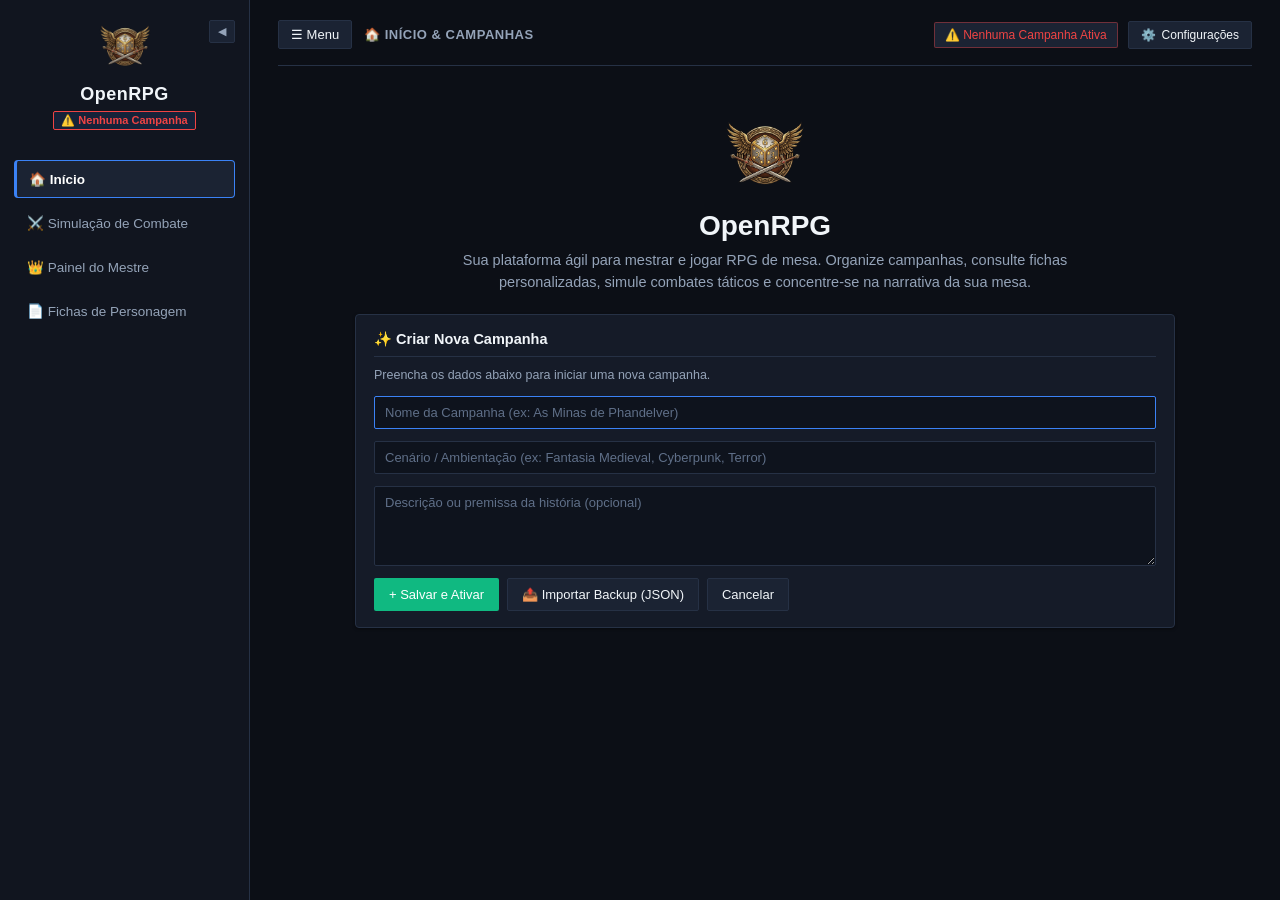
==== commit c2e5603a: "added accessibility options and campaign export/import - Implemented accessibility features: font si" ====
--- a/index.html
+++ b/index.html
@@ -5,6 +5,7 @@
   <meta name="viewport" content="width=device-width, initial-scale=1.0">
   <title>OpenRPG - Início</title>
   <link rel="stylesheet" href="style.css">
+  <script src="settings.js" defer></script>
 </head>
 <body>
   <div class="app-container">
@@ -67,6 +68,9 @@
       <!-- Campaign Management Area -->
       <section class="section-container" style="max-width: 820px; margin: 0 auto; display: flex; flex-direction: column; gap: 20px;">
         
+        <!-- Input invisível compartilhado para importação de JSON de campanha -->
+        <input type="file" id="import-campanha-input" accept=".json" style="display: none;" onchange="importarBackupCampanha(event)">
+
         <!-- Active Campaign Card -->
         <div id="active-campaign-panel" class="panel" style="display: none; margin-bottom: 0;">
           <div class="panel-title">🎲 Campanha Ativa</div>
@@ -76,7 +80,11 @@
               <p id="display-camp-cenario" style="color: var(--accent); font-size: 13px; font-weight: 600;"></p>
               <p id="display-camp-desc" style="color: var(--text-muted); font-size: 13px; margin-top: 6px;"></p>
             </div>
-            <button onclick="editarCampanhaAtiva()" class="btn-copy">✏️ Editar Campanha</button>
+            <div style="display: flex; gap: 8px; flex-wrap: wrap; align-items: center;">
+              <button onclick="editarCampanhaAtiva()" class="btn-copy">✏️ Editar Campanha</button>
+              <button onclick="exportarBackupCampanha()" class="btn-secondary" title="Exportar dados da campanha ativa em formato JSON">📥 Exportar (Campanha Atual)</button>
+              <button onclick="document.getElementById('import-campanha-input').click()" class="btn-secondary" title="Importar arquivo JSON de backup de campanha">📤 Importar</button>
+            </div>
           </div>
 
           <!-- Quick Navigation Actions -->
@@ -98,9 +106,14 @@
 
         <!-- List of All Created Campaigns -->
         <div id="campaigns-list-panel" class="panel" style="margin-bottom: 0;">
-          <div class="panel-title" style="display: flex; justify-content: space-between; align-items: center;">
+          <div class="panel-title" style="display: flex; justify-content: space-between; align-items: center; flex-wrap: wrap; gap: 8px;">
             <span>📚 Suas Campanhas</span>
-            <button onclick="abrirFormularioCriar()" class="btn-success" style="padding: 6px 14px; font-size: 13px;">+ Nova Campanha</button>
+            <div style="display: flex; gap: 8px; align-items: center; flex-wrap: wrap;">
+              <button onclick="document.getElementById('import-campanha-input').click()" class="btn-secondary" style="padding: 6px 12px; font-size: 13px;" title="Importar backup de campanha via arquivo JSON">
+                📤 Importar Campanha
+              </button>
+              <button onclick="abrirFormularioCriar()" class="btn-success" style="padding: 6px 14px; font-size: 13px;">+ Nova Campanha</button>
+            </div>
           </div>
           <div id="saved-campaigns-list" class="player-list"></div>
         </div>
@@ -115,8 +128,9 @@
             <input id="camp-nome" placeholder="Nome da Campanha (ex: As Minas de Phandelver)">
             <input id="camp-cenario" placeholder="Cenário / Ambientação (ex: Fantasia Medieval, Cyberpunk, Terror)">
             <textarea id="camp-desc" placeholder="Descrição ou premissa da história (opcional)" style="height: 80px; resize: vertical;"></textarea>
-            <div style="display: flex; gap: 8px;">
+            <div style="display: flex; gap: 8px; flex-wrap: wrap; align-items: center;">
               <button id="btn-salvar-camp" onclick="salvarCampanha()" class="btn-success">+ Salvar e Ativar</button>
+              <button onclick="document.getElementById('import-campanha-input').click()" type="button" class="btn-secondary" title="Importar campanha salva em arquivo JSON">📤 Importar Backup (JSON)</button>
               <button onclick="fecharFormulario()" class="btn-secondary">Cancelar</button>
             </div>
           </div>
@@ -167,51 +181,70 @@
         <div class="settings-section">
           <div class="settings-section-head">
             <span class="settings-section-title">♿ Opções de Acessibilidade</span>
-            <span class="settings-badge planned">Planejado</span>
+            <span class="settings-badge" style="background: var(--accent-subtle); color: var(--accent); border-color: rgba(59, 130, 246, 0.3);">Ativo</span>
           </div>
           <p class="settings-desc">Recursos pensados para tornar a experiência de mestrar e jogar mais inclusiva e acessível:</p>
           <div class="a11y-list">
             <div class="a11y-item">
               <div class="a11y-item-info">
                 <strong>🔠 Ajuste da Escala de Texto</strong>
-                <span>Amplie o tamanho das fontes (Normal, Médio, Grande) para leitura confortável na mesa</span>
-              </div>
-              <span class="a11y-tag">Previsto</span>
+                <span>Amplie o tamanho das fontes para leitura confortável</span>
+              </div>
+              <select id="cfg-escala" class="settings-control-select" onchange="salvarConfiguracao('escala', this.value)">
+                <option value="100">Normal (100%)</option>
+                <option value="medio">Médio (110%)</option>
+                <option value="grande">Grande (125%)</option>
+              </select>
             </div>
             <div class="a11y-item">
               <div class="a11y-item-info">
                 <strong>👁️ Modo de Alto Contraste</strong>
-                <span>Realce de bordas e tipografia reforçada para pessoas com baixa visão</span>
-              </div>
-              <span class="a11y-tag">Previsto</span>
+                <span>Realce de bordas e contraste reforçado para baixa visão</span>
+              </div>
+              <label class="settings-switch">
+                <input type="checkbox" id="cfg-contraste" onchange="salvarConfiguracao('altoContraste', this.checked)">
+                <span class="slider"></span>
+              </label>
             </div>
             <div class="a11y-item">
               <div class="a11y-item-info">
                 <strong>📖 Fonte Especial para Dislexia</strong>
-                <span>Alternar para a tipografia OpenDyslexic / Lexend facilitando a leitura rápida</span>
-              </div>
-              <span class="a11y-tag">Previsto</span>
+                <span>Alternar para a tipografia Lexend facilitando a leitura rápida</span>
+              </div>
+              <label class="settings-switch">
+                <input type="checkbox" id="cfg-dislexia" onchange="salvarConfiguracao('dislexia', this.checked)">
+                <span class="slider"></span>
+              </label>
             </div>
             <div class="a11y-item">
               <div class="a11y-item-info">
                 <strong>🛑 Redução de Animações</strong>
-                <span>Desativa transições bruscas de acordo com a preferência do sistema operacional</span>
-              </div>
-              <span class="a11y-tag">Previsto</span>
+                <span>Desativa transições para evitar sobrecarga sensorial</span>
+              </div>
+              <label class="settings-switch">
+                <input type="checkbox" id="cfg-animacoes" onchange="salvarConfiguracao('reduzirAnimacoes', this.checked)">
+                <span class="slider"></span>
+              </label>
             </div>
             <div class="a11y-item">
               <div class="a11y-item-info">
                 <strong>🔊 Feedback Sonoro de Dados</strong>
-                <span>Sons discretos ao rolar e anúncio do resultado para leitores de tela</span>
-              </div>
-              <span class="a11y-tag">Previsto</span>
+                <span>Sons discretos ao rolar e anúncio falado do resultado</span>
+              </div>
+              <label class="settings-switch">
+                <input type="checkbox" id="cfg-som" onchange="salvarConfiguracao('somDados', this.checked)">
+                <span class="slider"></span>
+              </label>
             </div>
             <div class="a11y-item">
               <div class="a11y-item-info">
                 <strong>⌨️ Atalhos Rápidos de Teclado</strong>
-                <span>Navegação sem mouse para turnos, rolagem e gerenciamento de combate</span>
-              </div>
-              <span class="a11y-tag">Previsto</span>
+                <span>Combate (Espaço/Setas), Mestre (1 a 7 para dados) e Esc</span>
+              </div>
+              <label class="settings-switch">
+                <input type="checkbox" id="cfg-atalhos" onchange="salvarConfiguracao('atalhos', this.checked)">
+                <span class="slider"></span>
+              </label>
             </div>
           </div>
         </div>
@@ -220,7 +253,7 @@
         <div class="settings-section">
           <div class="settings-section-head">
             <span class="settings-section-title">💾 Backup da Campanha</span>
-            <span class="settings-badge">Em breve</span>
+            <span class="settings-badge" style="background: var(--accent-subtle); color: var(--accent); border-color: rgba(59, 130, 246, 0.3);">Ativo</span>
           </div>
           <p class="settings-desc">Exportação e importação de dados da campanha para portabilidade e segurança.</p>
           <div class="export-box">
@@ -230,9 +263,21 @@
                 Gera um arquivo compacto com fichas, anotações e parâmetros salvos.
               </div>
             </div>
-            <button class="btn-secondary" style="opacity: 0.6; cursor: not-allowed;" title="Funcionalidade em desenvolvimento">
-              📥 Baixar JSON (Em breve)
+            <button class="btn-secondary" onclick="exportarBackupCampanha()" title="Baixar backup da campanha ativa">
+              📥 Baixar JSON
             </button>
+          </div>
+          <div class="export-box" style="margin-top: 8px;">
+            <div>
+              <strong style="font-size: 13px; color: var(--text-main);">Importar JSON de Campanha</strong>
+              <div style="font-size: 11px; color: var(--text-muted); margin-top: 2px;">
+                Restaura fichas, anotações e parâmetros a partir de um arquivo JSON.
+              </div>
+            </div>
+            <button class="btn-secondary" onclick="document.getElementById('backup-file-input').click()" title="Importar arquivo JSON de backup">
+              📤 Importar JSON
+            </button>
+            <input type="file" id="backup-file-input" accept=".json" style="display: none;" onchange="importarBackupCampanha(event)">
           </div>
         </div>
 
@@ -431,8 +476,9 @@
                 <strong>${escapeHTML(c.nome)} ${isAtiva ? '<span style="color: var(--accent); font-size: 12px; margin-left: 6px;">(Ativa)</span>' : ''}</strong>
                 <span>${escapeHTML(c.cenario)}${c.desc ? ' • ' + escapeHTML(c.desc) : ''}</span>
               </div>
-              <div style="display:flex; gap: 8px; align-items: center;">
+              <div style="display:flex; gap: 8px; align-items: center; flex-wrap: wrap;">
                 ${isAtiva ? '' : `<button class="btn-copy" onclick="selecionarCampanha(${c.id})">Selecionar</button>`}
+                <button class="btn-secondary" onclick="exportarCampanhaPorId(${c.id})" title="Exportar esta campanha em JSON" style="padding: 4px 8px; font-size: 12px;">📥 JSON</button>
                 <button class="btn-danger" onclick="excluirCampanha(${c.id})" title="Excluir campanha">✕</button>
               </div>
             </div>
--- a/style.css
+++ b/style.css
@@ -1,3 +1,5 @@
+﻿@import url('https://fonts.googleapis.com/css2?family=Lexend:wght@400;600&display=swap');
+
 :root {
     --bg-app: #0c0f16;
     --bg-sidebar: #11151f;
@@ -32,7 +34,7 @@
     --info: #6366f1;
     --info-hover: #4f46e5;
     
-    /* Bordas mais retas e sólidas - sem cantos excessivamente redondos */
+    /* Bordas mais retas e sÃ³lidas - sem cantos excessivamente redondos */
     --radius-sm: 2px;
     --radius-md: 4px;
     --radius-lg: 6px;
@@ -225,7 +227,7 @@
     border-color: var(--accent);
 }
 
-/* Sidebar Toggle Button in Top Bar (sempre visível e clicável) */
+/* Sidebar Toggle Button in Top Bar (sempre visÃ­vel e clicÃ¡vel) */
 .btn-sidebar-toggle,
 .btn-open-sidebar {
     display: inline-flex;
@@ -420,7 +422,7 @@
 }
 
 /* ==================================================
-   REWORK TOTAL: SIMULAÇÃO DE COMBATE
+   REWORK TOTAL: SIMULAÃ‡ÃƒO DE COMBATE
 ================================================== */
 .combat-layout {
     display: grid;
@@ -1341,3 +1343,95 @@
         padding: 16px 14px 32px;
     }
 }
+
+/* Settings Controls & Accessibility */
+.settings-control-select {
+    background: var(--bg-input);
+    border: 1px solid var(--border-color);
+    color: var(--text-main);
+    padding: 4px 8px;
+    border-radius: var(--radius-sm);
+    font-size: 11px;
+    outline: none;
+    cursor: pointer;
+}
+.settings-control-select:focus {
+    border-color: var(--border-focus);
+}
+
+.settings-switch {
+    position: relative;
+    display: inline-block;
+    width: 36px;
+    height: 20px;
+    flex-shrink: 0;
+}
+.settings-switch input {
+    opacity: 0;
+    width: 0;
+    height: 0;
+}
+.settings-switch .slider {
+    position: absolute;
+    cursor: pointer;
+    top: 0; left: 0; right: 0; bottom: 0;
+    background-color: var(--border-color);
+    transition: 0.2s;
+    border-radius: 12px;
+}
+.settings-switch .slider:before {
+    position: absolute;
+    content: "";
+    height: 14px;
+    width: 14px;
+    left: 3px;
+    bottom: 3px;
+    background-color: #fff;
+    transition: 0.2s;
+    border-radius: 50%;
+}
+.settings-switch input:checked + .slider {
+    background-color: var(--accent);
+}
+.settings-switch input:checked + .slider:before {
+    transform: translateX(16px);
+}
+
+body[data-font-scale="medio"] {
+    zoom: 1.1;
+}
+body[data-font-scale="grande"] {
+    zoom: 1.25;
+}
+
+body.high-contrast {
+    --bg-app: #000000;
+    --bg-sidebar: #050505;
+    --bg-panel: #0a0a0a;
+    --bg-card: #121212;
+    --bg-card-hover: #1e1e1e;
+    --bg-input: #000000;
+    --border-color: #ffffff;
+    --border-hover: #ffffff;
+    --text-main: #ffffff;
+    --text-muted: #e2e8f0;
+    --text-subtle: #cbd5e1;
+}
+body.high-contrast * {
+    border-color: #ffffff;
+}
+
+body.dyslexic-font {
+    font-family: 'Lexend', sans-serif !important;
+    letter-spacing: 0.03em;
+    word-spacing: 0.05em;
+    line-height: 1.6;
+}
+
+body.reduce-motion *,
+body.reduce-motion *::before,
+body.reduce-motion *::after {
+    animation-duration: 0.001ms !important;
+    animation-iteration-count: 1 !important;
+    transition-duration: 0.001ms !important;
+}
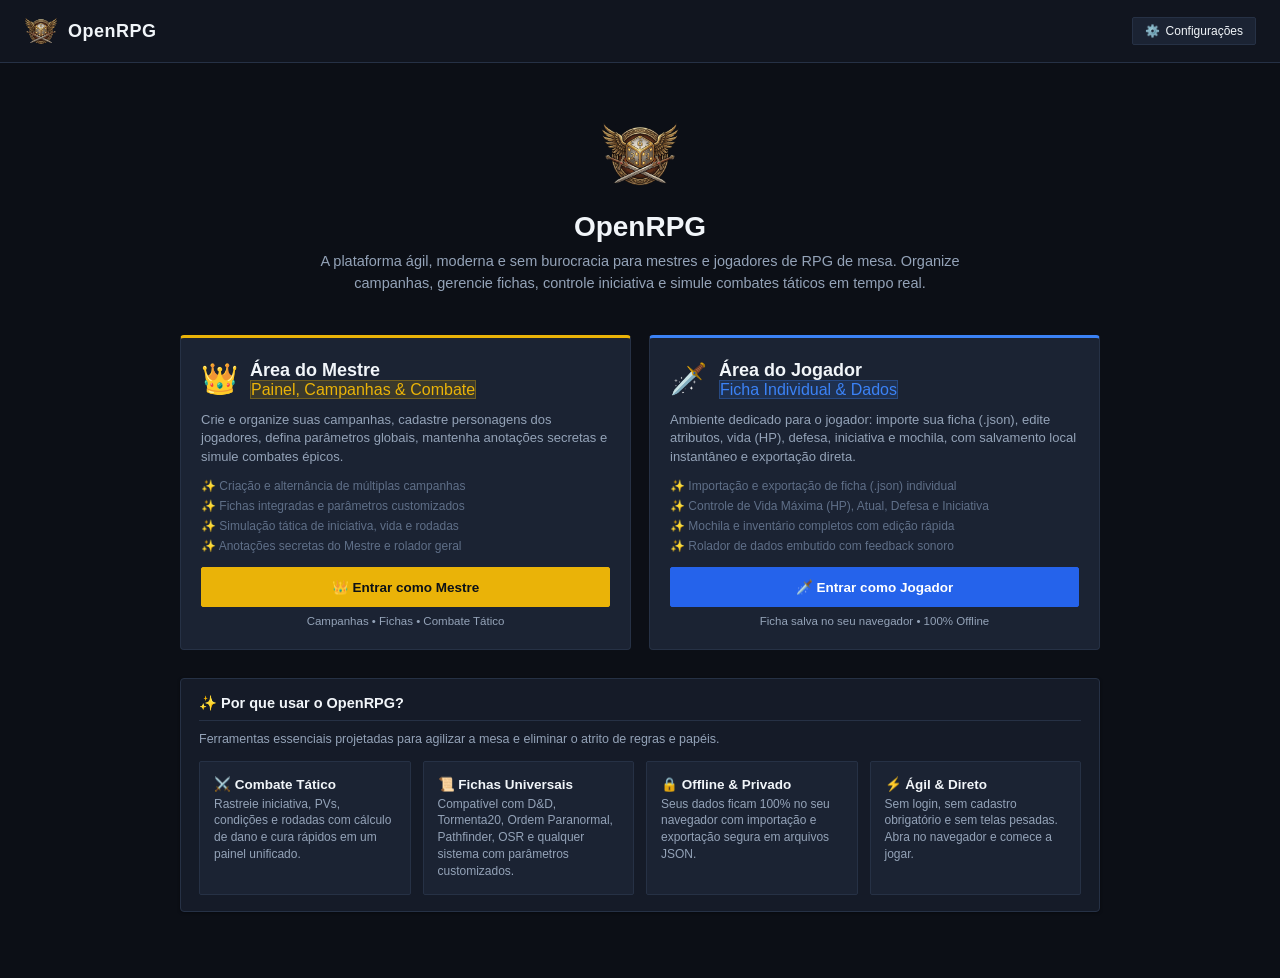
==== commit f6eeaee2: "added showcase landing page, isolated player character sheet, and unify GM tools -converted index.ht" ====
--- a/index.html
+++ b/index.html
@@ -3,140 +3,131 @@
 <head>
   <meta charset="UTF-8">
   <meta name="viewport" content="width=device-width, initial-scale=1.0">
-  <title>OpenRPG - Início</title>
+  <title>OpenRPG - Sua Mesa Ágil de RPG</title>
   <link rel="stylesheet" href="style.css">
   <script src="settings.js" defer></script>
 </head>
 <body>
-  <div class="app-container">
+  <div class="standalone-container">
     
-    <!-- Sidebar -->
-    <aside id="sidebar" class="sidebar">
-      <div class="brand">
-        <button class="btn-toggle-sidebar" onclick="toggleSidebar()" title="Recolher menu lateral">◀</button>
-        <img src="img/icon.webp" alt="OpenRPG" class="brand-icon">
-        <h1>OpenRPG</h1>
-        <div id="sidebar-campanha" class="sidebar-campaign-info"></div>
-      </div>
-      <nav class="nav-menu">
-        <a id="btn-tab-home" class="nav-btn active" href="index.html">
-          🏠 Início
-        </a>
-        <a id="btn-tab-sessao" class="nav-btn" href="combate.html">
-          ⚔️ Simulação de Combate
-        </a>
-        <a id="btn-tab-mestre" class="nav-btn" href="mestre.html">
-          👑 Painel do Mestre
-        </a>
-        <a id="btn-tab-fichas" class="nav-btn" href="fichas.html">
-          📄 Fichas de Personagem
-        </a>
-      </nav>
-    </aside>
-    <div id="sidebar-backdrop" class="sidebar-backdrop" onclick="toggleSidebar()"></div>
-
-    <!-- Main Content -->
-    <main class="main-content">
+    <!-- Top Vitrine Header -->
+    <header class="standalone-header">
+      <div style="display: flex; align-items: center; gap: 10px;">
+        <img src="img/icon.webp" alt="OpenRPG" style="width: 34px; height: 34px; object-fit: contain;">
+        <span style="font-size: 18px; font-weight: 700; color: var(--text-main); letter-spacing: 0.5px;">OpenRPG</span>
+      </div>
+      <div>
+        <button class="btn-settings" onclick="abrirConfiguracoes()" title="Configurações e Acessibilidade">
+          ⚙️ <span class="btn-settings-text">Configurações</span>
+        </button>
+      </div>
+    </header>
+
+    <!-- Main Vitrine Content -->
+    <main class="standalone-content">
       
-      <!-- Top Bar -->
-      <header class="top-nav-bar">
-        <div class="top-nav-left">
-          <button class="btn-sidebar-toggle" onclick="toggleSidebar()" title="Abrir ou fechar menu lateral">
-            ☰ Menu
-          </button>
-          <div class="top-page-badge">
-            🏠 Início & Campanhas
-          </div>
-        </div>
-        <div class="top-nav-right">
-          <div id="top-camp-indicator" class="top-camp-pill" style="display: none;"></div>
-          <button class="btn-settings" onclick="abrirConfiguracoes()" title="Configurações do sistema">
-            ⚙️ <span class="btn-settings-text">Configurações</span>
-          </button>
-        </div>
-      </header>
-
       <!-- Hero Section -->
       <section class="home-hero">
         <img src="img/icon.webp" alt="OpenRPG" class="home-logo">
         <h1>OpenRPG</h1>
         <p class="home-description">
-          Sua plataforma ágil para mestrar e jogar RPG de mesa. Organize campanhas, consulte fichas personalizadas, simule combates táticos e concentre-se na narrativa da sua mesa.
+          A plataforma ágil, moderna e sem burocracia para mestres e jogadores de RPG de mesa.
+          Organize campanhas, gerencie fichas, controle iniciativa e simule combates táticos em tempo real.
         </p>
       </section>
 
-      <!-- Campaign Management Area -->
-      <section class="section-container" style="max-width: 820px; margin: 0 auto; display: flex; flex-direction: column; gap: 20px;">
+      <!-- Primary Entry Choices: Mestre vs Jogador -->
+      <div class="role-entry-grid">
         
-        <!-- Input invisível compartilhado para importação de JSON de campanha -->
-        <input type="file" id="import-campanha-input" accept=".json" style="display: none;" onchange="importarBackupCampanha(event)">
-
-        <!-- Active Campaign Card -->
-        <div id="active-campaign-panel" class="panel" style="display: none; margin-bottom: 0;">
-          <div class="panel-title">🎲 Campanha Ativa</div>
-          <div class="campaign-active-box">
-            <div>
-              <h3 id="display-camp-nome" style="font-size: 18px; margin-bottom: 4px; color: var(--text-main);"></h3>
-              <p id="display-camp-cenario" style="color: var(--accent); font-size: 13px; font-weight: 600;"></p>
-              <p id="display-camp-desc" style="color: var(--text-muted); font-size: 13px; margin-top: 6px;"></p>
-            </div>
-            <div style="display: flex; gap: 8px; flex-wrap: wrap; align-items: center;">
-              <button onclick="editarCampanhaAtiva()" class="btn-copy">✏️ Editar Campanha</button>
-              <button onclick="exportarBackupCampanha()" class="btn-secondary" title="Exportar dados da campanha ativa em formato JSON">📥 Exportar (Campanha Atual)</button>
-              <button onclick="document.getElementById('import-campanha-input').click()" class="btn-secondary" title="Importar arquivo JSON de backup de campanha">📤 Importar</button>
-            </div>
-          </div>
-
-          <!-- Quick Navigation Actions -->
-          <div class="action-card-grid">
-            <a href="combate.html" class="action-card">
-              <h3>⚔️ Simulação de Combate</h3>
-              <p>Simule e teste encontros da sessão com controle ágil de iniciativa, HP, dor e munição.</p>
+        <!-- Card Mestre -->
+        <div class="role-card role-card-gm">
+          <div style="display: flex; flex-direction: column; gap: 12px;">
+            <div class="role-card-header">
+              <span class="role-card-icon">👑</span>
+              <div>
+                <div class="role-card-title">Área do Mestre</div>
+                <span class="role-card-badge" style="background: rgba(234, 179, 8, 0.15); color: var(--rpg-gold); border: 1px solid rgba(234, 179, 8, 0.3);">
+                  Painel, Campanhas & Combate
+                </span>
+              </div>
+            </div>
+            <p class="role-card-desc">
+              Crie e organize suas campanhas, cadastre personagens dos jogadores, defina parâmetros globais, mantenha anotações secretas e simule combates épicos.
+            </p>
+            <ul class="role-card-features">
+              <li>✨ Criação e alternância de múltiplas campanhas</li>
+              <li>✨ Fichas integradas e parâmetros customizados</li>
+              <li>✨ Simulação tática de iniciativa, vida e rodadas</li>
+              <li>✨ Anotações secretas do Mestre e rolador geral</li>
+            </ul>
+          </div>
+          <div style="display: flex; flex-direction: column; gap: 8px;">
+            <a href="mestre.html" class="role-card-btn role-card-btn-gm">
+              👑 Entrar como Mestre
             </a>
-            <a href="mestre.html" class="action-card">
-              <h3>👑 Painel do Mestre</h3>
-              <p>Cadastre os jogadores da mesa, use o rolador de dados poliédricos e faça anotações rápidas.</p>
+            <div style="display: flex; gap: 6px; justify-content: center; font-size: 11.5px; color: var(--text-muted);">
+              <span>Campanhas • Fichas • Combate Tático</span>
+            </div>
+          </div>
+        </div>
+
+        <!-- Card Jogador -->
+        <div class="role-card role-card-player">
+          <div style="display: flex; flex-direction: column; gap: 12px;">
+            <div class="role-card-header">
+              <span class="role-card-icon">🗡️</span>
+              <div>
+                <div class="role-card-title">Área do Jogador</div>
+                <span class="role-card-badge" style="background: rgba(59, 130, 246, 0.15); color: var(--accent); border: 1px solid rgba(59, 130, 246, 0.3);">
+                  Ficha Individual & Dados
+                </span>
+              </div>
+            </div>
+            <p class="role-card-desc">
+              Ambiente dedicado para o jogador: importe sua ficha (.json), edite atributos, vida (HP), defesa, iniciativa e mochila, com salvamento local instantâneo e exportação direta.
+            </p>
+            <ul class="role-card-features">
+              <li>✨ Importação e exportação de ficha (.json) individual</li>
+              <li>✨ Controle de Vida Máxima (HP), Atual, Defesa e Iniciativa</li>
+              <li>✨ Mochila e inventário completos com edição rápida</li>
+              <li>✨ Rolador de dados embutido com feedback sonoro</li>
+            </ul>
+          </div>
+          <div style="display: flex; flex-direction: column; gap: 8px;">
+            <a href="jogador.html" class="role-card-btn role-card-btn-player">
+              🗡️ Entrar como Jogador
             </a>
-            <a href="fichas.html" class="action-card">
-              <h3>📄 Fichas de Personagem</h3>
-              <p>Defina parâmetros customizados e preencha os atributos vitais e vida dos personagens.</p>
-            </a>
-          </div>
-        </div>
-
-        <!-- List of All Created Campaigns -->
-        <div id="campaigns-list-panel" class="panel" style="margin-bottom: 0;">
-          <div class="panel-title" style="display: flex; justify-content: space-between; align-items: center; flex-wrap: wrap; gap: 8px;">
-            <span>📚 Suas Campanhas</span>
-            <div style="display: flex; gap: 8px; align-items: center; flex-wrap: wrap;">
-              <button onclick="document.getElementById('import-campanha-input').click()" class="btn-secondary" style="padding: 6px 12px; font-size: 13px;" title="Importar backup de campanha via arquivo JSON">
-                📤 Importar Campanha
-              </button>
-              <button onclick="abrirFormularioCriar()" class="btn-success" style="padding: 6px 14px; font-size: 13px;">+ Nova Campanha</button>
-            </div>
-          </div>
-          <div id="saved-campaigns-list" class="player-list"></div>
-        </div>
-
-        <!-- Create/Edit Campaign Form -->
-        <div id="create-campaign-panel" class="panel" style="display: none; margin-bottom: 0;">
-          <div id="form-camp-title" class="panel-title">✨ Criar Nova Campanha</div>
-          <p id="form-camp-desc" class="panel-subtitle">
-            Preencha os dados abaixo para iniciar uma nova campanha e isolar suas fichas, simulações e notas.
-          </p>
-          <div style="display: flex; flex-direction: column; gap: 12px;">
-            <input id="camp-nome" placeholder="Nome da Campanha (ex: As Minas de Phandelver)">
-            <input id="camp-cenario" placeholder="Cenário / Ambientação (ex: Fantasia Medieval, Cyberpunk, Terror)">
-            <textarea id="camp-desc" placeholder="Descrição ou premissa da história (opcional)" style="height: 80px; resize: vertical;"></textarea>
-            <div style="display: flex; gap: 8px; flex-wrap: wrap; align-items: center;">
-              <button id="btn-salvar-camp" onclick="salvarCampanha()" class="btn-success">+ Salvar e Ativar</button>
-              <button onclick="document.getElementById('import-campanha-input').click()" type="button" class="btn-secondary" title="Importar campanha salva em arquivo JSON">📤 Importar Backup (JSON)</button>
-              <button onclick="fecharFormulario()" class="btn-secondary">Cancelar</button>
-            </div>
-          </div>
-        </div>
-
-      </section>
+            <div style="display: flex; gap: 6px; justify-content: center; font-size: 11.5px; color: var(--text-muted);">
+              <span>Ficha salva no seu navegador • 100% Offline</span>
+            </div>
+          </div>
+        </div>
+
+      </div>
+
+      <!-- Vitrine Features -->
+      <div class="panel">
+        <div class="panel-title">✨ Por que usar o OpenRPG?</div>
+        <p class="panel-subtitle">Ferramentas essenciais projetadas para agilizar a mesa e eliminar o atrito de regras e papéis.</p>
+        <div class="vitrine-grid">
+          <div class="vitrine-item">
+            <div class="vitrine-item-title">⚔️ Combate Tático</div>
+            <div class="vitrine-item-desc">Rastreie iniciativa, PVs, condições e rodadas com cálculo de dano e cura rápidos em um painel unificado.</div>
+          </div>
+          <div class="vitrine-item">
+            <div class="vitrine-item-title">📜 Fichas Universais</div>
+            <div class="vitrine-item-desc">Compatível com D&D, Tormenta20, Ordem Paranormal, Pathfinder, OSR e qualquer sistema com parâmetros customizados.</div>
+          </div>
+          <div class="vitrine-item">
+            <div class="vitrine-item-title">🔒 Offline & Privado</div>
+            <div class="vitrine-item-desc">Seus dados ficam 100% no seu navegador com importação e exportação segura em arquivos JSON.</div>
+          </div>
+          <div class="vitrine-item">
+            <div class="vitrine-item-title">⚡ Ágil & Direto</div>
+            <div class="vitrine-item-desc">Sem login, sem cadastro obrigatório e sem telas pesadas. Abra no navegador e comece a jogar.</div>
+          </div>
+        </div>
+      </div>
 
     </main>
   </div>
@@ -249,38 +240,6 @@
           </div>
         </div>
 
-        <!-- Opção 3: Exportar JSON -->
-        <div class="settings-section">
-          <div class="settings-section-head">
-            <span class="settings-section-title">💾 Backup da Campanha</span>
-            <span class="settings-badge" style="background: var(--accent-subtle); color: var(--accent); border-color: rgba(59, 130, 246, 0.3);">Ativo</span>
-          </div>
-          <p class="settings-desc">Exportação e importação de dados da campanha para portabilidade e segurança.</p>
-          <div class="export-box">
-            <div>
-              <strong style="font-size: 13px; color: var(--text-main);">Exportar JSON Geral da Campanha Ativa</strong>
-              <div style="font-size: 11px; color: var(--text-muted); margin-top: 2px;">
-                Gera um arquivo compacto com fichas, anotações e parâmetros salvos.
-              </div>
-            </div>
-            <button class="btn-secondary" onclick="exportarBackupCampanha()" title="Baixar backup da campanha ativa">
-              📥 Baixar JSON
-            </button>
-          </div>
-          <div class="export-box" style="margin-top: 8px;">
-            <div>
-              <strong style="font-size: 13px; color: var(--text-main);">Importar JSON de Campanha</strong>
-              <div style="font-size: 11px; color: var(--text-muted); margin-top: 2px;">
-                Restaura fichas, anotações e parâmetros a partir de um arquivo JSON.
-              </div>
-            </div>
-            <button class="btn-secondary" onclick="document.getElementById('backup-file-input').click()" title="Importar arquivo JSON de backup">
-              📤 Importar JSON
-            </button>
-            <input type="file" id="backup-file-input" accept=".json" style="display: none;" onchange="importarBackupCampanha(event)">
-          </div>
-        </div>
-
       </div>
       <div class="modal-footer">
         <button class="btn-secondary" onclick="fecharConfiguracoes()">Fechar</button>
@@ -289,229 +248,15 @@
   </div>
 
   <script>
-    // State
-    let campanhas = JSON.parse(localStorage.getItem('openrpg_campanhas') || '[]');
-    let campanhaAtiva = JSON.parse(localStorage.getItem('openrpg_campanha_ativa') || 'null');
-    let editandoId = null;
-
-    function escapeHTML(texto) {
-      const div = document.createElement('div');
-      div.textContent = texto == null ? '' : String(texto);
-      return div.innerHTML;
-    }
-
-    function toggleSidebar() {
-      const sidebar = document.getElementById('sidebar');
-      const backdrop = document.getElementById('sidebar-backdrop');
-      if (!sidebar) return;
-
-      const isCollapsed = sidebar.classList.toggle('collapsed');
-      if (backdrop) {
-        if (!isCollapsed && window.innerWidth <= 960) {
-          backdrop.classList.add('active');
-        } else {
-          backdrop.classList.remove('active');
-        }
-      }
-      localStorage.setItem('openrpg_sidebar_collapsed', isCollapsed ? 'true' : 'false');
-    }
-
-    function aplicarEstadoSidebar() {
-      const sidebar = document.getElementById('sidebar');
-      const backdrop = document.getElementById('sidebar-backdrop');
-      if (!sidebar) return;
-
-      const saved = localStorage.getItem('openrpg_sidebar_collapsed');
-      if (saved !== null) {
-        sidebar.classList.toggle('collapsed', saved === 'true');
-      } else {
-        const defaultCollapsed = window.innerWidth <= 960;
-        sidebar.classList.toggle('collapsed', defaultCollapsed);
-      }
-      if (backdrop) {
-        backdrop.classList.remove('active');
-      }
-    }
-
-    function abrirFormularioCriar() {
-      editandoId = null;
-      document.getElementById('form-camp-title').innerText = '✨ Criar Nova Campanha';
-      document.getElementById('form-camp-desc').innerText = 'Preencha os dados abaixo para iniciar uma nova campanha.';
-      document.getElementById('btn-salvar-camp').innerText = '+ Salvar e Ativar';
-      document.getElementById('camp-nome').value = '';
-      document.getElementById('camp-cenario').value = '';
-      document.getElementById('camp-desc').value = '';
-      document.getElementById('create-campaign-panel').style.display = 'block';
-      document.getElementById('camp-nome').focus();
-    }
-
-    function editarCampanhaAtiva() {
-      if (!campanhaAtiva) return;
-      editandoId = campanhaAtiva.id;
-      document.getElementById('form-camp-title').innerText = '✏️ Editar Campanha';
-      document.getElementById('form-camp-desc').innerText = 'Modifique os detalhes da campanha ativa.';
-      document.getElementById('btn-salvar-camp').innerText = 'Salvar Alterações';
-      document.getElementById('camp-nome').value = campanhaAtiva.nome;
-      document.getElementById('camp-cenario').value = campanhaAtiva.cenario;
-      document.getElementById('camp-desc').value = campanhaAtiva.desc || '';
-      document.getElementById('create-campaign-panel').style.display = 'block';
-      document.getElementById('camp-nome').focus();
-    }
-
-    function fecharFormulario() {
-      editandoId = null;
-      document.getElementById('create-campaign-panel').style.display = 'none';
-    }
-
-    function salvarDados() {
-      localStorage.setItem('openrpg_campanhas', JSON.stringify(campanhas));
-      localStorage.setItem('openrpg_campanha_ativa', JSON.stringify(campanhaAtiva));
-    }
-
-    function carregarCampanhaSidebar() {
-      const elSidebar = document.getElementById('sidebar-campanha');
-      const elTop = document.getElementById('top-camp-indicator');
-
-      if (campanhaAtiva && campanhaAtiva.nome) {
-        if (elSidebar) elSidebar.innerHTML = `<span class="camp-tag">🎲 ${escapeHTML(campanhaAtiva.nome)}</span>`;
-        if (elTop) {
-          elTop.style.display = 'inline-flex';
-          elTop.style.borderColor = 'var(--border-color)';
-          elTop.innerHTML = `🎲 ${escapeHTML(campanhaAtiva.nome)}`;
-        }
-      } else {
-        if (elSidebar) elSidebar.innerHTML = `<span class="camp-tag" style="border-color: var(--danger); color: var(--danger);">⚠️ Nenhuma Campanha</span>`;
-        if (elTop) {
-          elTop.style.display = 'inline-flex';
-          elTop.style.borderColor = 'rgba(239, 68, 68, 0.4)';
-          elTop.innerHTML = `<span style="color: var(--danger);">⚠️ Nenhuma Campanha Ativa</span>`;
-        }
-      }
-    }
-
-    function salvarCampanha() {
-      const nome = document.getElementById('camp-nome').value.trim();
-      const cenario = document.getElementById('camp-cenario').value.trim() || 'Geral';
-      const desc = document.getElementById('camp-desc').value.trim();
-
-      if (!nome) {
-        alert('Por favor, informe o nome da campanha.');
-        return;
-      }
-
-      if (editandoId) {
-        const index = campanhas.findIndex(c => c.id === editandoId);
-        if (index !== -1) {
-          campanhas[index].nome = nome;
-          campanhas[index].cenario = cenario;
-          campanhas[index].desc = desc;
-          campanhaAtiva = campanhas[index];
-        }
-      } else {
-        const novaCampanha = { id: Date.now(), nome, cenario, desc };
-        campanhas.push(novaCampanha);
-        campanhaAtiva = novaCampanha;
-      }
-
-      salvarDados();
-      fecharFormulario();
-      render();
-    }
-
-    function selecionarCampanha(id) {
-      const camp = campanhas.find(c => c.id === id);
-      if (camp) {
-        campanhaAtiva = camp;
-        salvarDados();
-        render();
-      }
-    }
-
-    function excluirCampanha(idParaExcluir) {
-      const targetId = idParaExcluir || (campanhaAtiva ? campanhaAtiva.id : null);
-      if (!targetId) return;
-
-      if (!confirm('Deseja realmente excluir esta campanha e todos os seus dados?')) return;
-
-      localStorage.removeItem(`openrpg_personagens_${targetId}`);
-      localStorage.removeItem(`openrpg_fichas_${targetId}`);
-      localStorage.removeItem(`openrpg_parametros_${targetId}`);
-      localStorage.removeItem(`openrpg_gm_notes_${targetId}`);
-
-      campanhas = campanhas.filter(c => c.id !== targetId);
-      if (campanhaAtiva && campanhaAtiva.id === targetId) {
-        campanhaAtiva = campanhas.length > 0 ? campanhas[0] : null;
-      }
-      salvarDados();
-      render();
-    }
-
-    function render() {
-      carregarCampanhaSidebar();
-      const activePanel = document.getElementById('active-campaign-panel');
-      const listPanel = document.getElementById('campaigns-list-panel');
-      const listEl = document.getElementById('saved-campaigns-list');
-
-      if (campanhaAtiva) {
-        activePanel.style.display = 'block';
-        document.getElementById('display-camp-nome').innerText = campanhaAtiva.nome;
-        document.getElementById('display-camp-cenario').innerText = `Cenário: ${campanhaAtiva.cenario}`;
-        document.getElementById('display-camp-desc').innerText = campanhaAtiva.desc || '';
-      } else {
-        activePanel.style.display = 'none';
-        if (campanhas.length === 0) {
-          abrirFormularioCriar();
-        }
-      }
-
-      if (campanhas.length === 0) {
-        listPanel.style.display = 'none';
-      } else {
-        listPanel.style.display = 'block';
-        listEl.innerHTML = campanhas.map(c => {
-          const isAtiva = campanhaAtiva && campanhaAtiva.id === c.id;
-          return `
-            <div class="player-item" style="${isAtiva ? 'border-color: var(--accent); background: rgba(59, 130, 246, 0.08);' : ''}">
-              <div class="player-info">
-                <strong>${escapeHTML(c.nome)} ${isAtiva ? '<span style="color: var(--accent); font-size: 12px; margin-left: 6px;">(Ativa)</span>' : ''}</strong>
-                <span>${escapeHTML(c.cenario)}${c.desc ? ' • ' + escapeHTML(c.desc) : ''}</span>
-              </div>
-              <div style="display:flex; gap: 8px; align-items: center; flex-wrap: wrap;">
-                ${isAtiva ? '' : `<button class="btn-copy" onclick="selecionarCampanha(${c.id})">Selecionar</button>`}
-                <button class="btn-secondary" onclick="exportarCampanhaPorId(${c.id})" title="Exportar esta campanha em JSON" style="padding: 4px 8px; font-size: 12px;">📥 JSON</button>
-                <button class="btn-danger" onclick="excluirCampanha(${c.id})" title="Excluir campanha">✕</button>
-              </div>
-            </div>
-          `;
-        }).join('');
-      }
-    }
-
-    // Configurações Modal
     function abrirConfiguracoes() {
       document.getElementById('settings-modal').classList.add('active');
     }
-
     function fecharConfiguracoes() {
       document.getElementById('settings-modal').classList.remove('active');
     }
-
     function fecharConfiguracoesPorFora(e) {
-      if (e.target.id === 'settings-modal') {
-        fecharConfiguracoes();
-      }
+      if (e.target.id === 'settings-modal') fecharConfiguracoes();
     }
-
-    document.addEventListener('keydown', (e) => {
-      if (e.key === 'Escape') fecharConfiguracoes();
-    });
-
-    document.addEventListener('DOMContentLoaded', aplicarEstadoSidebar);
-
-    window.onload = function() {
-      aplicarEstadoSidebar();
-      render();
-    };
   </script>
 </body>
 </html>
--- a/style.css
+++ b/style.css
@@ -404,6 +404,16 @@
     background: var(--success-hover);
 }
 
+.btn-primary {
+    background: #2563eb;
+    color: #ffffff;
+    border: 1px solid #2563eb;
+}
+.btn-primary:hover {
+    background: #1d4ed8;
+    border-color: #1d4ed8;
+}
+
 .btn-copy {
     background: var(--info);
     color: #fff;
@@ -1434,4 +1444,181 @@
     animation-duration: 0.001ms !important;
     animation-iteration-count: 1 !important;
     transition-duration: 0.001ms !important;
-}+}
+/* Custom Toast Pop-up */
+.openrpg-toast-container {
+    position: fixed;
+    bottom: 24px;
+    right: 24px;
+    z-index: 9999;
+    display: flex;
+    flex-direction: column;
+    gap: 10px;
+    pointer-events: none;
+}
+.openrpg-toast {
+    background: #151b28;
+    color: #f1f5f9;
+    border: 1px solid #3b82f6;
+    border-left: 4px solid #3b82f6;
+    padding: 12px 18px;
+    border-radius: 4px;
+    box-shadow: 0 8px 24px rgba(0, 0, 0, 0.6);
+    font-size: 13.5px;
+    font-weight: 500;
+    display: inline-flex;
+    align-items: center;
+    gap: 10px;
+    opacity: 0;
+    transform: translateY(12px);
+    transition: opacity .25s ease, transform .25s ease;
+    pointer-events: auto;
+    max-width: 380px;
+}
+.openrpg-toast.visible {
+    opacity: 1;
+    transform: translateY(0);
+}
+.openrpg-toast.sucesso {
+    border-left-color: #10b981;
+}
+.openrpg-toast.sucesso .toast-icon {
+    color: #10b981;
+    font-weight: 700;
+}
+.openrpg-toast.erro {
+    border-left-color: #ef4444;
+}
+.openrpg-toast.erro .toast-icon {
+    color: #ef4444;
+}
+.openrpg-toast.aviso {
+    border-left-color: #eab308;
+}
+.openrpg-toast.aviso .toast-icon {
+    color: #eab308;
+}
+
+/* Sidebar toggle menu visibility - esconde o botão Menu quando sidebar aberta */
+.sidebar:not(.collapsed) ~ .main-content .btn-sidebar-toggle,
+.sidebar:not(.collapsed) ~ main .btn-sidebar-toggle {
+    display: none !important;
+}
+
+/* Vitrine Showcase & Role Entry */
+.role-entry-grid {
+    display: grid;
+    grid-template-columns: repeat(auto-fit, minmax(300px, 1fr));
+    gap: 18px;
+    margin: 20px 0 28px;
+}
+.role-card {
+    background: var(--bg-card);
+    border: 1px solid var(--border-color);
+    border-radius: var(--radius-md);
+    padding: 22px 20px;
+    display: flex;
+    flex-direction: column;
+    justify-content: space-between;
+    gap: 14px;
+    transition: transform .15s ease, border-color .15s ease, box-shadow .15s ease;
+}
+.role-card:hover {
+    transform: translateY(-2px);
+    box-shadow: 0 6px 20px rgba(0, 0, 0, 0.35);
+}
+.role-card-gm { border-top: 3px solid var(--rpg-gold); }
+.role-card-gm:hover { border-color: var(--rpg-gold); }
+.role-card-player { border-top: 3px solid var(--accent); }
+.role-card-player:hover { border-color: var(--accent); }
+.role-card-header { display: flex; align-items: center; gap: 12px; }
+.role-card-icon { font-size: 30px; line-height: 1; }
+.role-card-title { font-size: 18px; font-weight: 700; color: var(--text-main); }
+.role-card-desc { font-size: 13px; color: var(--text-muted); line-height: 1.45; }
+.role-card-features {
+    list-style: none;
+    padding: 0;
+    margin: 0;
+    display: flex;
+    flex-direction: column;
+    gap: 6px;
+    font-size: 12px;
+    color: var(--text-subtle);
+}
+.role-card-btn {
+    width: 100%;
+    padding: 11px 14px;
+    font-size: 13.5px;
+    font-weight: 600;
+    text-align: center;
+    text-decoration: none;
+    display: inline-flex;
+    align-items: center;
+    justify-content: center;
+    gap: 8px;
+    border-radius: var(--radius-sm);
+    cursor: pointer;
+    box-sizing: border-box;
+}
+.vitrine-grid {
+    display: grid;
+    grid-template-columns: repeat(auto-fit, minmax(210px, 1fr));
+    gap: 12px;
+    margin-top: 12px;
+}
+.vitrine-item {
+    background: var(--bg-card);
+    border: 1px solid var(--border-color);
+    border-radius: var(--radius-sm);
+    padding: 14px;
+    display: flex;
+    flex-direction: column;
+    gap: 4px;
+}
+.vitrine-item-title { font-size: 13.5px; font-weight: 600; color: var(--text-main); display: flex; align-items: center; gap: 6px; }
+.vitrine-item-desc { font-size: 12px; color: var(--text-muted); line-height: 1.4; }
+
+.role-card-btn-gm {
+    background: var(--rpg-gold);
+    color: #0d1117;
+    border: 1px solid var(--rpg-gold);
+}
+.role-card-btn-gm:hover {
+    background: #eab308;
+    border-color: #eab308;
+    color: #0d1117;
+}
+
+.role-card-btn-player {
+    background: #2563eb;
+    color: #ffffff;
+    border: 1px solid #2563eb;
+}
+.role-card-btn-player:hover {
+    background: #1d4ed8;
+    border-color: #1d4ed8;
+    color: #ffffff;
+}
+
+.standalone-container {
+    min-height: 100vh;
+    display: flex;
+    flex-direction: column;
+    background-color: var(--bg-app);
+}
+.standalone-header {
+    display: flex;
+    justify-content: space-between;
+    align-items: center;
+    padding: 14px 24px;
+    border-bottom: 1px solid var(--border-color);
+    background: var(--bg-sidebar);
+}
+.standalone-content {
+    flex: 1;
+    padding: 24px 20px 48px;
+    max-width: 960px;
+    margin: 0 auto;
+    width: 100%;
+    box-sizing: border-box;
+}
